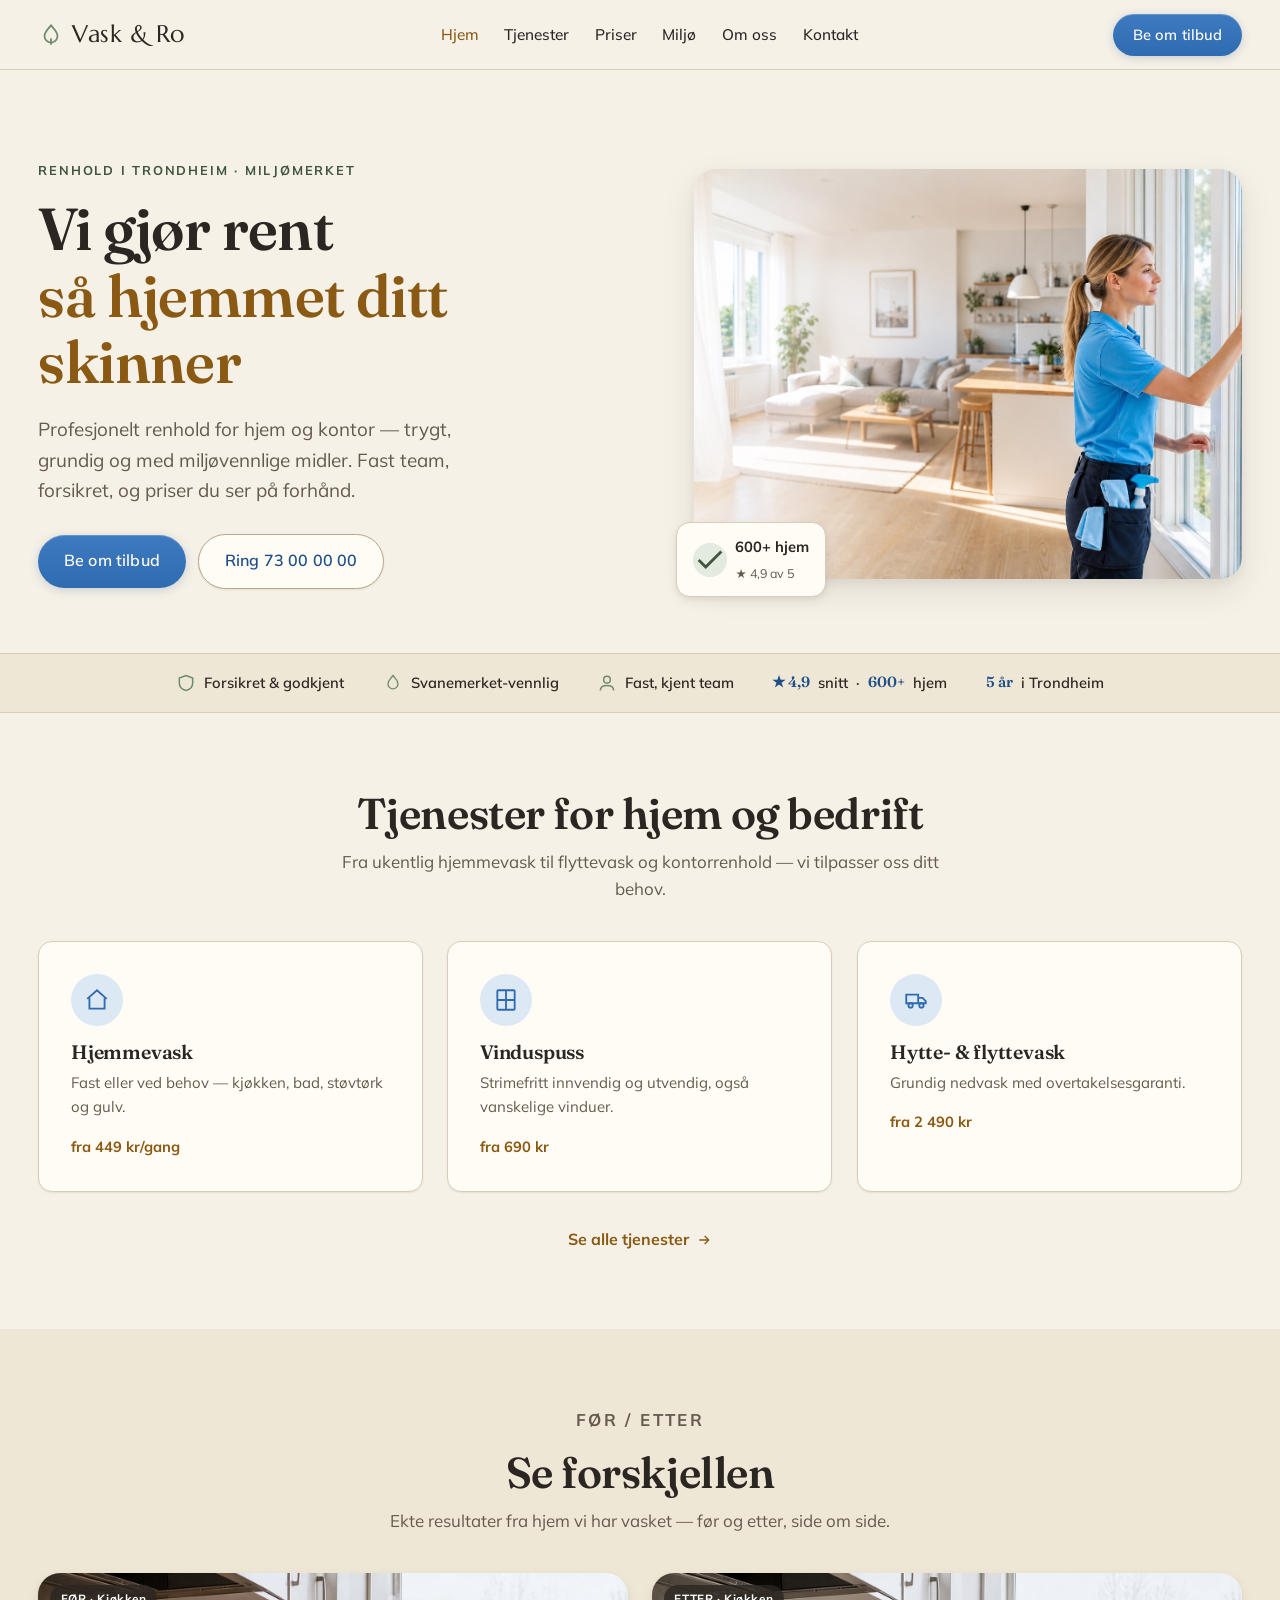
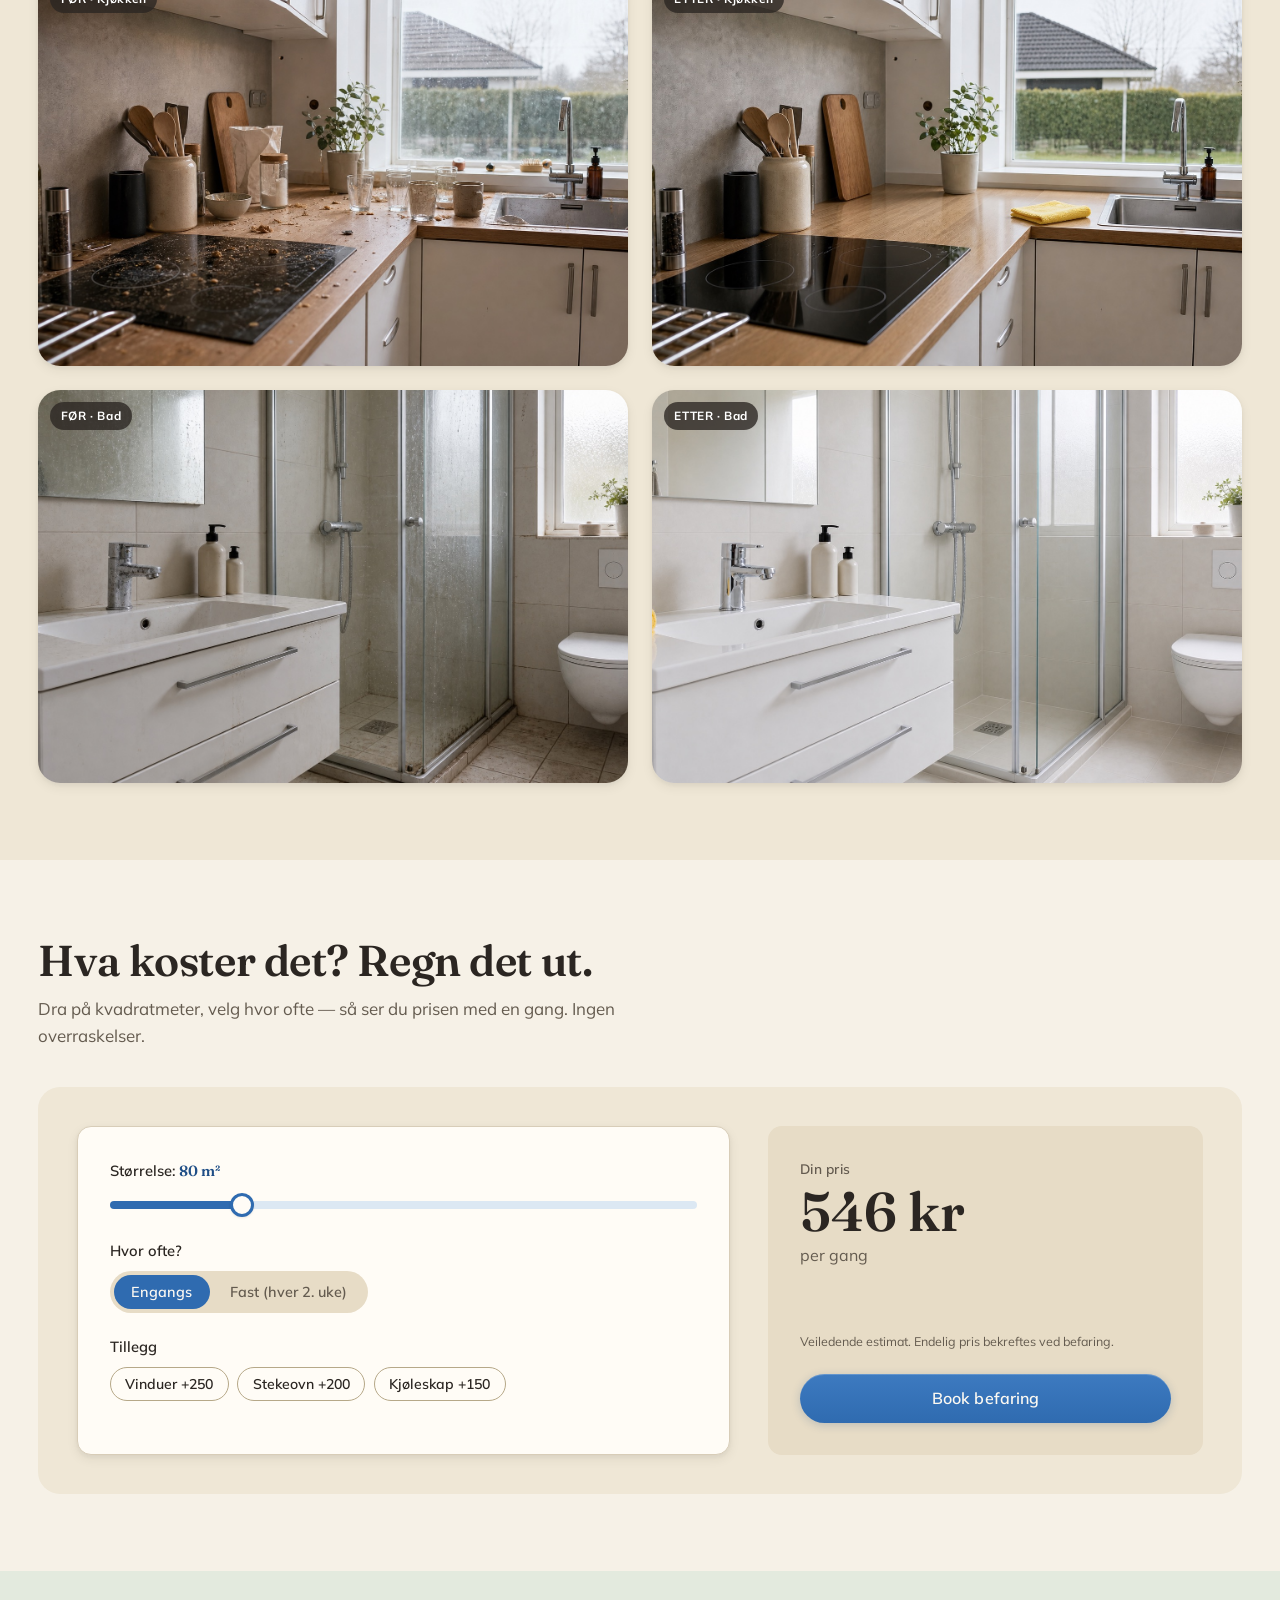
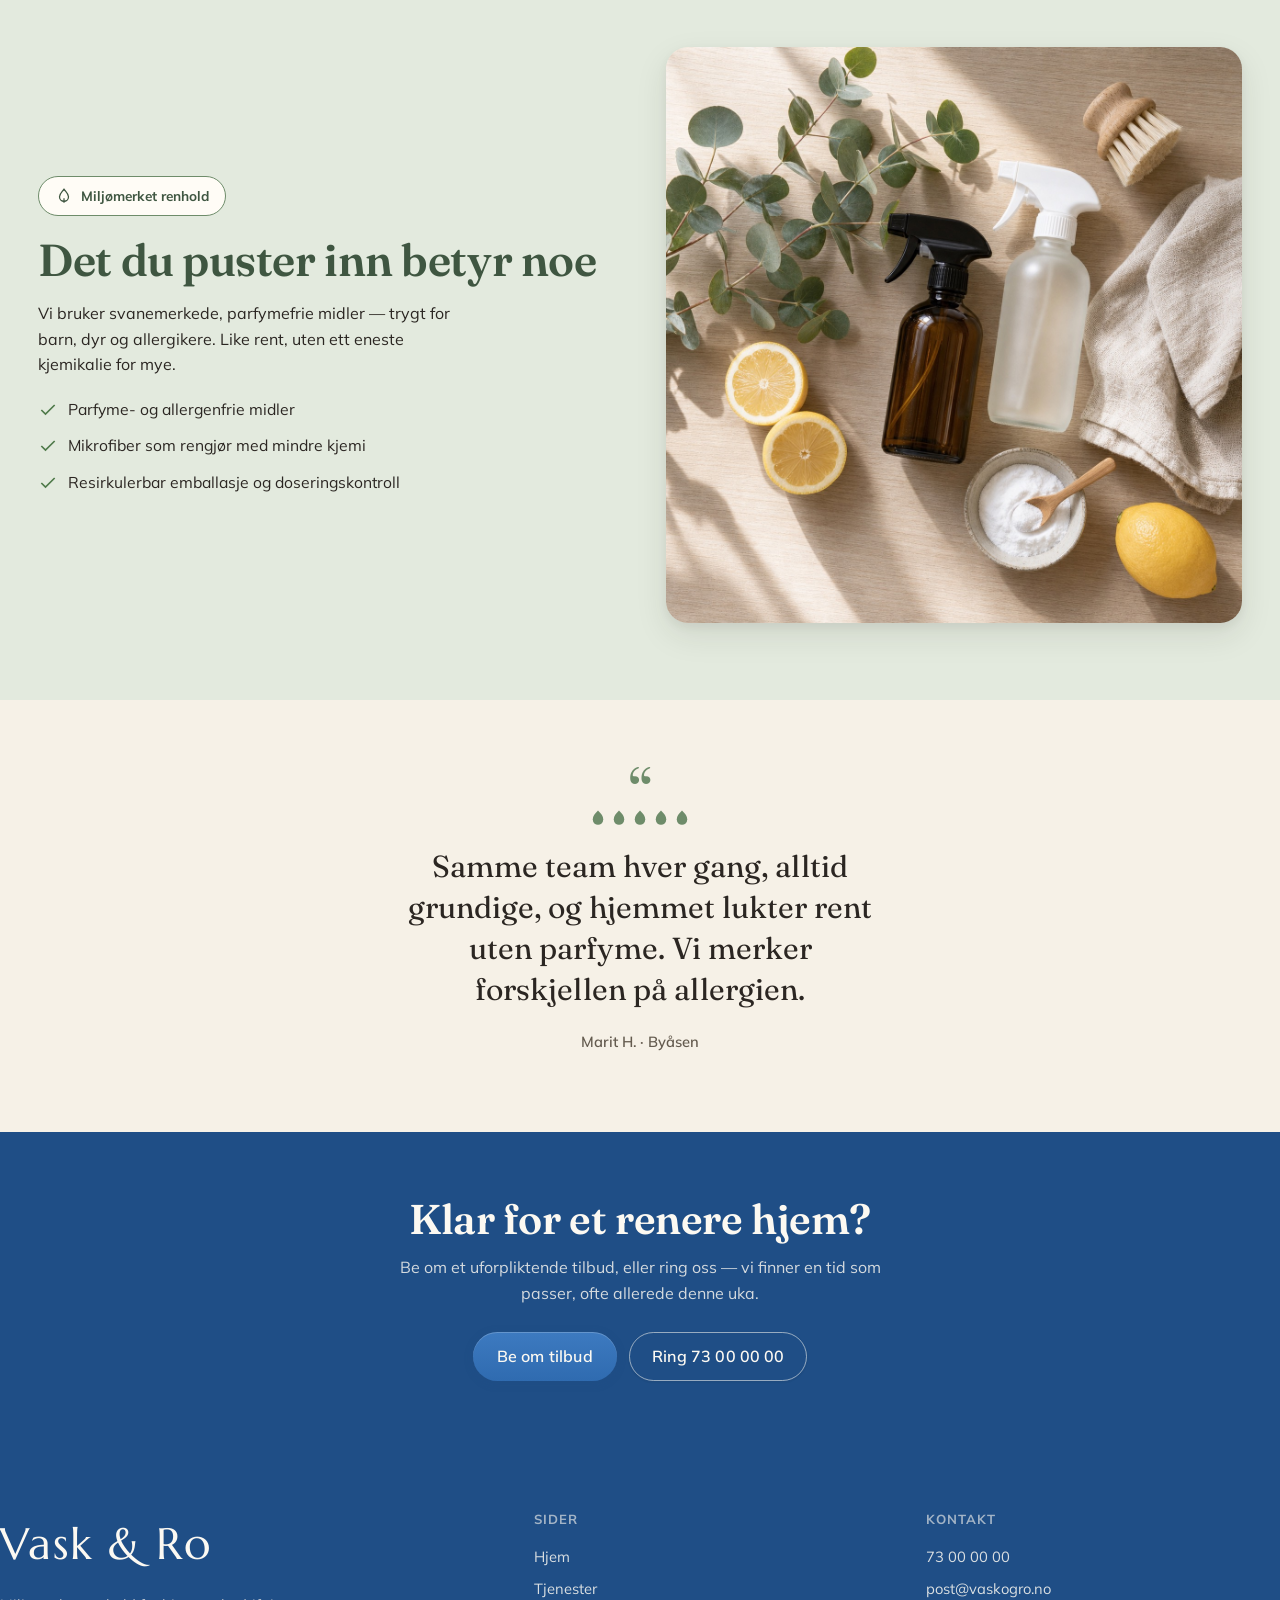
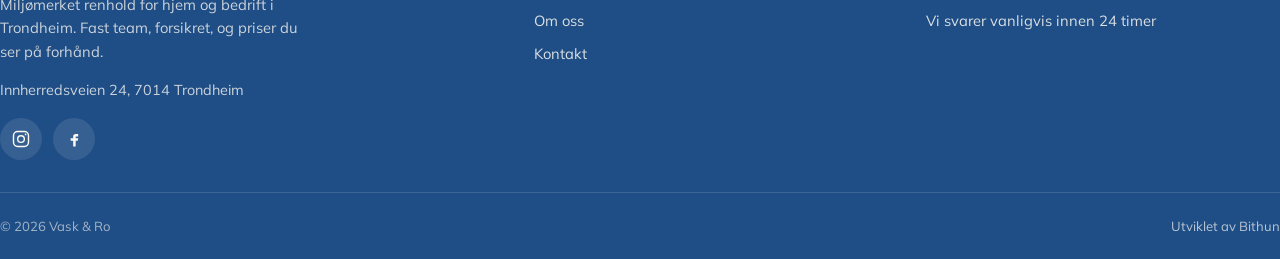
==== demo-renhold-classic/index.html @ 0a0878b4 "feat(classic): Vask & Ro classic tier — NO-only static eco-cleaning marketing site" ====
<!DOCTYPE html>
<html lang="nb">
<head>
  <meta charset="UTF-8">
  <meta name="viewport" content="width=device-width, initial-scale=1">
  <meta name="robots" content="noindex, nofollow">
  <title>Vask &amp; Ro — Miljømerket renhold i Trondheim</title>
  <meta name="description" content="Profesjonelt, miljømerket renhold for hjem og kontor i Trondheim. Fast team, forsikret, og priser du ser på forhånd. Be om tilbud i dag.">

  <meta property="og:type" content="website">
  <meta property="og:title" content="Vask &amp; Ro — Miljømerket renhold i Trondheim">
  <meta property="og:description" content="Profesjonelt, miljømerket renhold for hjem og kontor i Trondheim. Fast team, forsikret, og priser du ser på forhånd.">
  <meta property="og:url" content="https://demo-renhold-classic.ibithun.com/">
  <meta property="og:image" content="https://demo-renhold-classic.ibithun.com/assets/images/og-home.jpg">
  <meta property="og:image:width" content="1672">
  <meta property="og:image:height" content="941">
  <meta property="og:image:alt" content="Lyst, nyvasket hjem hos Vask &amp; Ro i Trondheim">
  <meta name="twitter:card" content="summary_large_image">
  <meta name="twitter:image" content="https://demo-renhold-classic.ibithun.com/assets/images/og-home.jpg">

  <link rel="icon" type="image/svg+xml" href="favicon.svg">
  <link rel="preconnect" href="https://fonts.googleapis.com">
  <link rel="preconnect" href="https://fonts.gstatic.com" crossorigin>
  <link href="https://fonts.googleapis.com/css2?family=Fraunces:opsz,wght@9..144,400;9..144,500;9..144,600&family=Marcellus&family=Mulish:wght@300;400;500;600;700&display=swap" rel="stylesheet">
  <link rel="stylesheet" href="css/style.css">
</head>
<body>

<a class="skip-link" href="#main">Hopp til innhold</a>

<!-- atmospheric crossfade backdrop (premium) -->
<div class="bg-stage" aria-hidden="true">
  <div class="bg-layer bg-a"></div>
  <div class="bg-layer bg-b"></div>
</div>
<div class="bg-wash" aria-hidden="true"></div>

<nav class="nav" aria-label="Hovednavigasjon">
  <div class="nav-inner">
    <a class="nav-logo" href="index.html" aria-label="Vask og Ro — hjem">
      <svg viewBox="0 0 24 24" fill="none" stroke="currentColor" stroke-width="1.6" aria-hidden="true"><path d="M12 3C9 7 6 9 6 13a6 6 0 0 0 12 0c0-4-3-6-6-10Z"/><path d="M12 21v-6"/></svg>
      Vask &amp; Ro
    </a>
    <ul class="nav-links">
      <li><a href="index.html" data-i18n="nav.home">Hjem</a></li>
      <li><a href="tjenester.html" data-i18n="nav.services">Tjenester</a></li>
      <li><a href="index.html#priser" data-i18n="nav.prices">Priser</a></li>
      <li><a href="index.html#eco" data-i18n="nav.eco">Miljø</a></li>
      <li><a href="om-oss.html" data-i18n="nav.about">Om oss</a></li>
      <li><a href="kontakt.html" data-i18n="nav.contact">Kontakt</a></li>
    </ul>
    <div class="nav-right">
      <!-- EN toggle disabled — Norwegian-only baseline. Uncomment for the bilingual upsell.
      <button class="lang-toggle desktop-lang" data-lang="no" aria-label="Bytt språk / switch language">
        <span class="lang-pill" aria-hidden="true"></span>
        <span class="lang-opt" data-l="no">NO</span>
        <span class="lang-opt" data-l="en">EN</span>
      </button>
      -->
      <a class="btn btn-primary nav-cta" href="kontakt.html" data-i18n="nav.cta">Be om tilbud</a>
      <button class="hamburger" id="hamburger" aria-label="Åpne meny" aria-expanded="false"><span></span><span></span><span></span></button>
    </div>
  </div>
</nav>

<div class="mobile-menu" id="mobile-menu" role="dialog" aria-label="Meny">
  <a href="index.html" data-i18n="nav.home">Hjem</a>
  <a href="tjenester.html" data-i18n="nav.services">Tjenester</a>
  <a href="index.html#priser" data-i18n="nav.prices">Priser</a>
  <a href="index.html#eco" data-i18n="nav.eco">Miljø</a>
  <a href="om-oss.html" data-i18n="nav.about">Om oss</a>
  <a href="kontakt.html" data-i18n="nav.contact">Kontakt</a>
  <!-- EN toggle disabled — Norwegian-only baseline.
  <button class="lang-toggle" data-lang="no" aria-label="Bytt språk"><span class="lang-pill" aria-hidden="true"></span><span class="lang-opt" data-l="no">NO</span><span class="lang-opt" data-l="en">EN</span></button>
  -->
  <a class="btn btn-primary nav-cta" href="kontakt.html" data-i18n="nav.cta">Be om tilbud</a>
</div>

<main id="main">

  <!-- hero -->
  <section class="hero" data-bg="assets/images/hero.jpg">
    <div class="container hero-grid">
      <div>
        <p class="eyebrow" data-i18n="hero.eyebrow">Renhold i Trondheim · Miljømerket</p>
        <h1><span class="pre" data-i18n="hero.pre">Vi gjør rent</span><br><span class="rot" id="rot">så hjemmet ditt skinner</span></h1>
        <p class="lead" data-i18n="hero.lead">Profesjonelt renhold for hjem og kontor — trygt, grundig og med miljøvennlige midler. Fast team, forsikret, og priser du ser på forhånd.</p>
        <div class="hero-cta">
          <a class="btn btn-primary" href="kontakt.html" data-i18n="hero.cta1">Be om tilbud</a>
          <a class="btn btn-ghost" href="tel:+4773000000" data-i18n="hero.cta2">Ring 73 00 00 00</a>
        </div>
      </div>
      <div class="hero-media">
        <img src="assets/images/hero.jpg" data-i18n="hero.img.alt" alt="Renholder vasker vindu i et lyst, nyvasket hjem">
        <div class="hero-badge">
          <span class="dot"><svg viewBox="0 0 24 24" fill="none" stroke="currentColor" stroke-width="2" aria-hidden="true"><path d="M20 6 9 17l-5-5"/></svg></span>
          <div><b data-i18n="hero.badge.count">600+ hjem</b><br><span data-i18n="hero.badge.rating">★ 4,9 av 5</span></div>
        </div>
      </div>
    </div>
  </section>

  <!-- trust strip -->
  <section class="trust">
    <div class="container trust-inner">
      <span class="trust-item"><svg viewBox="0 0 24 24" fill="none" stroke="currentColor" stroke-width="1.8" aria-hidden="true"><path d="M12 3l8 3v6c0 5-3.5 8-8 9-4.5-1-8-4-8-9V6z"/></svg><span data-i18n="trust.insured">Forsikret &amp; godkjent</span></span>
      <span class="trust-item"><svg viewBox="0 0 24 24" fill="none" stroke="currentColor" stroke-width="1.6" aria-hidden="true"><path d="M12 3C9 7 6 9 6 13a6 6 0 0 0 12 0c0-4-3-6-6-10Z"/></svg><span data-i18n="trust.eco">Svanemerket-vennlig</span></span>
      <span class="trust-item"><svg viewBox="0 0 24 24" fill="none" stroke="currentColor" stroke-width="1.8" aria-hidden="true"><circle cx="12" cy="8" r="4"/><path d="M4 21c0-4 3.5-6 8-6s8 2 8 6"/></svg><span data-i18n="trust.team">Fast, kjent team</span></span>
      <span class="trust-item"><span class="num">★ 4,9</span> <span data-i18n="trust.rating">snitt</span> · <span class="num">600+</span> <span data-i18n="trust.homes">hjem</span></span>
      <span class="trust-item"><span class="num">5 år</span> <span data-i18n="trust.years">i Trondheim</span></span>
    </div>
  </section>

  <!-- services preview -->
  <section class="sec" id="tjenester" data-bg="assets/images/eco-products-flatlay.jpg">
    <div class="container">
      <div class="sec-head center" data-reveal>
        <h2 data-i18n="home.svc.head">Tjenester for hjem og bedrift</h2>
        <p data-i18n="home.svc.sub">Fra ukentlig hjemmevask til flyttevask og kontorrenhold — vi tilpasser oss ditt behov.</p>
      </div>
      <div class="cards">
        <article class="card" data-reveal>
          <div class="ico"><svg viewBox="0 0 24 24" fill="none" stroke="currentColor" stroke-width="1.7" aria-hidden="true"><path d="M3 11l9-8 9 8"/><path d="M5 10v10h14V10"/></svg></div>
          <h3 data-i18n="svc.home.title">Hjemmevask</h3>
          <p data-i18n="svc.home.desc">Fast eller ved behov — kjøkken, bad, støvtørk og gulv.</p>
          <span class="from" data-i18n="svc.home.from">fra 449 kr/gang</span>
        </article>
        <article class="card" data-reveal>
          <div class="ico"><svg viewBox="0 0 24 24" fill="none" stroke="currentColor" stroke-width="1.7" aria-hidden="true"><rect x="4" y="3" width="16" height="18" rx="1"/><path d="M4 12h16M12 3v18"/></svg></div>
          <h3 data-i18n="svc.window.title">Vinduspuss</h3>
          <p data-i18n="svc.window.desc">Strimefritt innvendig og utvendig, også vanskelige vinduer.</p>
          <span class="from" data-i18n="svc.window.from">fra 690 kr</span>
        </article>
        <article class="card" data-reveal>
          <div class="ico"><svg viewBox="0 0 24 24" fill="none" stroke="currentColor" stroke-width="1.7" aria-hidden="true"><path d="M3 7h11v8H3zM14 10h4l3 3v2h-7"/><circle cx="7" cy="17" r="2"/><circle cx="17" cy="17" r="2"/></svg></div>
          <h3 data-i18n="svc.move.title">Hytte- &amp; flyttevask</h3>
          <p data-i18n="svc.move.desc">Grundig nedvask med overtakelsesgaranti.</p>
          <span class="from" data-i18n="svc.move.from">fra 2 490 kr</span>
        </article>
      </div>
      <div class="sec-foot" data-reveal>
        <a class="link-arrow" href="tjenester.html"><span data-i18n="home.svc.all">Se alle tjenester</span><svg viewBox="0 0 24 24" fill="none" stroke="currentColor" stroke-width="2" aria-hidden="true"><path d="M5 12h14M13 6l6 6-6 6"/></svg></a>
      </div>
    </div>
  </section>

  <!-- before / after -->
  <section class="sec sec-alt" data-bg="assets/images/before-after-kitchen-after.jpg">
    <div class="container">
      <div class="sec-head center" data-reveal>
        <p class="eyebrow" data-i18n="ba.eyebrow">Før / Etter</p>
        <h2 data-i18n="ba.head">Se forskjellen</h2>
        <p data-i18n="ba.sub.classic">Ekte resultater fra hjem vi har vasket — før og etter, side om side.</p>
      </div>
      <div class="ba-static">
        <figure data-reveal><img src="assets/images/before-after-kitchen-before.jpg" alt="Kjøkken før vask"><figcaption>FØR · Kjøkken</figcaption></figure>
        <figure data-reveal><img src="assets/images/before-after-kitchen-after.jpg" alt="Kjøkken etter vask"><figcaption>ETTER · Kjøkken</figcaption></figure>
        <figure data-reveal><img src="assets/images/before-after-bathroom-before.jpg" alt="Bad før vask"><figcaption>FØR · Bad</figcaption></figure>
        <figure data-reveal><img src="assets/images/before-after-bathroom-after.jpg" alt="Bad etter vask"><figcaption>ETTER · Bad</figcaption></figure>
      </div>
    </div>
  </section>

  <!-- calculator -->
  <section class="sec" id="priser" data-bg="assets/images/team.jpg">
    <div class="container">
      <div class="sec-head" data-reveal>
        <h2 data-i18n="calc.head">Hva koster det? Regn det ut.</h2>
        <p data-i18n="calc.sub">Dra på kvadratmeter, velg hvor ofte — så ser du prisen med en gang. Ingen overraskelser.</p>
      </div>
      <div class="calc-wrap" data-reveal>
        <div class="calc">
          <div class="calc-panel">
            <div class="field">
              <label><span data-i18n="calc.size">Størrelse:</span> <span class="val"><span id="kvmv">80</span> m²</span></label>
              <input type="range" id="kvm" min="20" max="300" value="80" step="5" aria-label="Størrelse i kvadratmeter">
            </div>
            <div class="field">
              <label data-i18n="calc.freq">Hvor ofte?</label>
              <div class="toggle" id="freq" role="group" aria-label="Frekvens">
                <button type="button" data-f="once" class="on" data-i18n="calc.freq.once">Engangs</button>
                <button type="button" data-f="rec" data-i18n="calc.freq.rec">Fast (hver 2. uke)</button>
              </div>
            </div>
            <div class="field" style="margin-bottom:0">
              <label data-i18n="calc.addons">Tillegg</label>
              <div class="chips" id="addons">
                <button type="button" class="chip" data-add="250" aria-pressed="false" data-i18n="calc.addon.window">Vinduer +250</button>
                <button type="button" class="chip" data-add="200" aria-pressed="false" data-i18n="calc.addon.oven">Stekeovn +200</button>
                <button type="button" class="chip" data-add="150" aria-pressed="false" data-i18n="calc.addon.fridge">Kjøleskap +150</button>
              </div>
            </div>
          </div>
          <div class="calc-out">
            <span class="lbl" data-i18n="calc.price.label">Din pris</span>
            <span class="total"><span id="total">546</span> kr</span>
            <span class="unit" id="unit">per gang</span>
            <span class="rabatt" id="rabatt" data-i18n="calc.rabatt">−20 % fast-rabatt</span>
            <span class="fineprint" data-i18n="calc.fineprint">Veiledende estimat. Endelig pris bekreftes ved befaring.</span>
            <a class="btn btn-primary calc-cta" href="kontakt.html#depositum" data-i18n="calc.cta">Book befaring</a>
          </div>
        </div>
      </div>
    </div>
  </section>

  <!-- eco band -->
  <section class="sec eco" id="eco" data-bg="assets/images/cleaner-portrait.jpg">
    <div class="container eco-grid">
      <div data-reveal>
        <span class="eco-badge"><svg viewBox="0 0 24 24" fill="none" stroke="currentColor" stroke-width="1.7" aria-hidden="true"><path d="M12 3C9 7 6 9 6 13a6 6 0 0 0 12 0c0-4-3-6-6-10Z"/><path d="M12 21v-6"/></svg><span data-i18n="eco.badge">Miljømerket renhold</span></span>
        <h2 data-i18n="eco.head">Det du puster inn betyr noe</h2>
        <p data-i18n="eco.body">Vi bruker svanemerkede, parfymefrie midler — trygt for barn, dyr og allergikere. Like rent, uten ett eneste kjemikalie for mye.</p>
        <ul class="eco-list">
          <li><svg viewBox="0 0 24 24" fill="none" stroke="currentColor" stroke-width="2" aria-hidden="true"><path d="M20 6 9 17l-5-5"/></svg><span data-i18n="eco.li1">Parfyme- og allergenfrie midler</span></li>
          <li><svg viewBox="0 0 24 24" fill="none" stroke="currentColor" stroke-width="2" aria-hidden="true"><path d="M20 6 9 17l-5-5"/></svg><span data-i18n="eco.li2">Mikrofiber som rengjør med mindre kjemi</span></li>
          <li><svg viewBox="0 0 24 24" fill="none" stroke="currentColor" stroke-width="2" aria-hidden="true"><path d="M20 6 9 17l-5-5"/></svg><span data-i18n="eco.li3">Resirkulerbar emballasje og doseringskontroll</span></li>
        </ul>
      </div>
      <div class="eco-img" data-reveal><img src="assets/images/eco-products-flatlay.jpg" data-i18n="eco.img.alt" alt="Miljøvennlige rengjøringsprodukter med eukalyptus og sitron"></div>
    </div>
  </section>

  <!-- testimonial -->
  <section class="sec" data-bg="assets/images/team.jpg">
    <div class="container">
      <div class="quote" data-reveal>
        <div class="mark" aria-hidden="true">&ldquo;</div>
        <div class="leaves" aria-label="5 av 5">
          <svg viewBox="0 0 24 24" fill="currentColor" aria-hidden="true"><path d="M12 2C8 6 5 9 5 14a7 7 0 0 0 14 0c0-5-3-8-7-12Z"/></svg>
          <svg viewBox="0 0 24 24" fill="currentColor" aria-hidden="true"><path d="M12 2C8 6 5 9 5 14a7 7 0 0 0 14 0c0-5-3-8-7-12Z"/></svg>
          <svg viewBox="0 0 24 24" fill="currentColor" aria-hidden="true"><path d="M12 2C8 6 5 9 5 14a7 7 0 0 0 14 0c0-5-3-8-7-12Z"/></svg>
          <svg viewBox="0 0 24 24" fill="currentColor" aria-hidden="true"><path d="M12 2C8 6 5 9 5 14a7 7 0 0 0 14 0c0-5-3-8-7-12Z"/></svg>
          <svg viewBox="0 0 24 24" fill="currentColor" aria-hidden="true"><path d="M12 2C8 6 5 9 5 14a7 7 0 0 0 14 0c0-5-3-8-7-12Z"/></svg>
        </div>
        <blockquote data-i18n="testi.quote">Samme team hver gang, alltid grundige, og hjemmet lukter rent uten parfyme. Vi merker forskjellen på allergien.</blockquote>
        <cite data-i18n="testi.cite">Marit H. · Byåsen</cite>
      </div>
    </div>
  </section>

  <!-- CTA band -->
  <section class="cta-band">
    <div class="container inner" data-reveal>
      <h2 data-i18n="cta.head">Klar for et renere hjem?</h2>
      <p data-i18n="cta.body">Be om et uforpliktende tilbud, eller ring oss — vi finner en tid som passer, ofte allerede denne uka.</p>
      <div class="cta-row">
        <a class="btn btn-primary" href="kontakt.html" data-i18n="cta.btn1">Be om tilbud</a>
        <a class="btn btn-ghost" href="tel:+4773000000" data-i18n="cta.btn2">Ring 73 00 00 00</a>
      </div>
    </div>
  </section>

</main>

<footer class="footer">
  <div class="container footer-top">
    <div class="footer-brand">
      <div class="wm">Vask &amp; Ro</div>
      <p data-i18n="footer.tagline">Miljømerket renhold for hjem og bedrift i Trondheim. Fast team, forsikret, og priser du ser på forhånd.</p>
      <address data-i18n="footer.address">Innherredsveien 24, 7014 Trondheim</address>
      <div class="social">
        <a href="#" aria-label="Instagram"><svg viewBox="0 0 24 24" fill="none" stroke="currentColor" stroke-width="1.7" aria-hidden="true"><rect x="3" y="3" width="18" height="18" rx="5"/><circle cx="12" cy="12" r="4"/><circle cx="17.5" cy="6.5" r="1" fill="currentColor" stroke="none"/></svg></a>
        <a href="#" aria-label="Facebook"><svg viewBox="0 0 24 24" fill="currentColor" aria-hidden="true"><path d="M14 9h3V6h-3c-2 0-3 1.3-3 3.2V11H8v3h3v7h3v-7h2.5l.5-3H14V9.4c0-.3.2-.4.5-.4Z"/></svg></a>
      </div>
    </div>
    <nav class="footer-col" aria-label="Sider">
      <h4 data-i18n="footer.links.head">Sider</h4>
      <a href="index.html" data-i18n="nav.home">Hjem</a>
      <a href="tjenester.html" data-i18n="nav.services">Tjenester</a>
      <a href="om-oss.html" data-i18n="nav.about">Om oss</a>
      <a href="kontakt.html" data-i18n="nav.contact">Kontakt</a>
    </nav>
    <div class="footer-col">
      <h4 data-i18n="footer.contact.head">Kontakt</h4>
      <a href="tel:+4773000000">73 00 00 00</a>
      <a href="mailto:post@vaskogro.no">post@vaskogro.no</a>
      <p data-i18n="footer.response">Vi svarer vanligvis innen 24 timer</p>
    </div>
  </div>
  <div class="container footer-bottom">
    <span data-i18n="footer.copyright">© 2026 Vask &amp; Ro</span>
    <a href="#" data-i18n="footer.dev">Utviklet av Bithun</a>
    <!-- Visitor badge — premium-only feature. Uncomment to re-enable on a paid upsell.
    <img src="https://visitor-badge.laobi.icu/badge?page_id=demo-renhold-classic.ibithun.com&left_color=%23333333&right_color=%23C98A2B&left_text=Views" alt="Sidevisninger">
    -->
  </div>
</footer>

<script src="js/main.js"></script>
<script>window.va = window.va || function () { (window.vaq = window.vaq || []).push(arguments); };</script>
<script defer src="/_vercel/insights/script.js"></script>
</body>
</html>
---- demo-renhold-classic/css/style.css ----
/* ============================================================
   VASK & RO — Warm Scandinavian Eco-Editorial — CLASSIC
   Vanilla CSS, custom properties, no framework.
   Identical structure/colour/wordmark to premium AT REST;
   the static-override tail at the bottom strips every
   motion/hover/transition delta (tier asymmetry = motion only,
   root rule #31).
   ============================================================ */

:root {
  /* — Canvas / surfaces — */
  --color-bg:           #F6F1E7;
  --color-bg-alt:       #EFE7D6;
  --color-surface:      #FFFCF6;
  --color-surface-sunk: #E7DCC6;

  /* — Primary: cornflower azure (the uniform) — */
  --color-primary:      #2F6BB0;
  --color-primary-deep: #1F4E86;
  --color-primary-tint: #DCE8F3;

  /* — Accent: sun-ochre, split decorative vs AA-safe-text — */
  --color-accent:       #C98A2B; /* LARGE/DECORATIVE only */
  --color-accent-ink:   #8A5A14; /* AA-safe small accent text */
  --color-accent-soft:  #F2D9A7;

  /* — Secondary: sage / eucalyptus (the eco soul) — */
  --color-secondary:      #6E8C6A;
  --color-secondary-deep: #3F5641;
  --color-secondary-tint: #E3EADE;

  /* — Text — */
  --color-text:       #2B2622;
  --color-text-muted: #645B4F;

  /* — Lines / states — */
  --color-border:        #D8CDB8;
  --color-border-strong: #B6A888;
  --color-success:       #4F7A4A;
  --color-error:         #A8412E;

  /* — On-fill — */
  --color-on-primary: #FCF9F2;
  --color-on-accent:  #2B2622;

  /* — Fonts — */
  --font-display:  'Fraunces', Georgia, serif;
  --font-body:     'Mulish', system-ui, sans-serif;
  --font-wordmark: 'Marcellus', 'Fraunces', serif;

  /* — Spacing (4px base) — */
  --space-2: 8px;  --space-3: 12px; --space-4: 16px; --space-5: 24px;
  --space-6: 32px; --space-8: 48px; --space-10: 64px; --space-12: 96px;

  /* — Radius — */
  --radius-xs: 4px; --radius-sm: 8px; --radius-md: 14px;
  --radius-lg: 22px; --radius-pill: 999px;

  /* — Elevation (warm espresso-tinted) — */
  --elev-1: 0 1px 2px rgba(43,38,34,.05), 0 1px 3px rgba(43,38,34,.04);
  --elev-2: 0 4px 12px rgba(43,38,34,.07), 0 2px 4px rgba(43,38,34,.05);
  --elev-3: 0 12px 32px rgba(43,38,34,.10), 0 4px 10px rgba(43,38,34,.06);

  --ring: 0 0 0 3px var(--color-primary);
  --frame-max: 1280px;
  --transition: 0.22s ease-out;
}

/* ---------- reset / base ---------- */
* { box-sizing: border-box; margin: 0; padding: 0; }
html { scroll-behavior: smooth; }
body {
  font-family: var(--font-body);
  color: var(--color-text);
  background: var(--color-bg);
  line-height: 1.6;
  font-size: 16px;
  -webkit-font-smoothing: antialiased;
  overflow-x: hidden;
}
h1, h2, h3 { font-family: var(--font-display); font-weight: 600; line-height: 1.12; letter-spacing: -.01em; }
a { color: inherit; text-decoration: none; }
img { max-width: 100%; display: block; }
ul { list-style: none; }
button { font-family: var(--font-body); cursor: pointer; }
.container { max-width: var(--frame-max); margin: 0 auto; padding: 0 clamp(1.25rem, 3vw, 2.5rem); }
section { position: relative; z-index: 1; }
.muted { color: var(--color-text-muted); }
:focus-visible { outline: none; box-shadow: var(--ring); border-radius: 6px; }
.skip-link { position: absolute; left: -999px; top: 0; background: var(--color-primary); color: var(--color-on-primary); padding: .6rem 1rem; border-radius: 0 0 var(--radius-sm) 0; z-index: 300; }
.skip-link:focus { left: 0; }

/* page fade-in (premium) */
main.page-fade { animation: pageFade .6s ease-out; }
@keyframes pageFade { from { opacity: 0; transform: translateY(8px); } to { opacity: 1; transform: none; } }

/* ---------- atmospheric crossfade backdrop (PREMIUM) ---------- */
.bg-stage { position: fixed; inset: 0; z-index: -2; background: var(--color-bg); }
.bg-layer { position: absolute; inset: 0; background-size: cover; background-position: center; opacity: 0; transition: opacity 1.5s cubic-bezier(.22,1,.36,1); will-change: opacity; }
.bg-layer.is-active { opacity: 1; }
.bg-wash {
  position: fixed; inset: 0; z-index: -1; pointer-events: none;
  background: radial-gradient(ellipse at 50% 42%,
    rgba(246,241,231,0.74) 0%,
    rgba(246,241,231,0.68) 45%,
    rgba(246,241,231,0.55) 100%);
}

/* ---------- nav ---------- */
.nav { position: -webkit-sticky; position: sticky; top: 0; z-index: 100; backdrop-filter: blur(8px); -webkit-backdrop-filter: blur(8px); background: rgba(246,241,231,.82); border-bottom: 1px solid var(--color-border); transition: box-shadow .25s ease; }
.nav.scrolled { box-shadow: var(--elev-2); }
.nav-inner { max-width: var(--frame-max); margin: 0 auto; display: flex; align-items: center; justify-content: space-between; gap: clamp(.4rem,.6vw,.75rem); padding: .85rem clamp(1.25rem,3vw,2.5rem); }
.nav-logo { display: flex; align-items: center; gap: .5rem; font-family: var(--font-wordmark); font-size: 1.5rem; color: var(--color-text); white-space: nowrap; letter-spacing: .02em; }
.nav-logo svg { width: 26px; height: 26px; color: var(--color-secondary); transition: transform .6s cubic-bezier(.34,1.56,.64,1); }
.nav-logo:hover svg { transform: rotate(360deg); }
.nav-links { display: flex; gap: clamp(1rem,2vw,1.8rem); }
.nav-links a { font-weight: 500; font-size: .96rem; color: var(--color-text); transition: color .2s; }
.nav-links a:hover, .nav-links a.active { color: var(--color-accent-ink); }
.nav-right { display: flex; align-items: center; gap: 1rem; }

/* animated NO/EN language toggle */
.lang-toggle { position: relative; display: inline-flex; align-items: center; background: var(--color-surface-sunk); border: 1px solid var(--color-border); border-radius: var(--radius-pill); padding: 3px; cursor: pointer; }
.lang-toggle .lang-pill { position: absolute; top: 3px; left: 3px; width: calc(50% - 3px); height: calc(100% - 6px); background: var(--color-primary); border-radius: var(--radius-pill); box-shadow: var(--elev-1); transition: transform .34s cubic-bezier(.34,1.45,.5,1); }
.lang-toggle[data-lang=en] .lang-pill { transform: translateX(100%); }
.lang-opt { position: relative; z-index: 1; font-size: .76rem; font-weight: 700; letter-spacing: .05em; padding: .32rem .72rem; min-width: 34px; text-align: center; color: var(--color-text-muted); transition: color .25s; }
.lang-toggle[data-lang=no] .lang-opt[data-l=no],
.lang-toggle[data-lang=en] .lang-opt[data-l=en] { color: var(--color-on-primary); }

/* hamburger */
.hamburger { display: none; flex-direction: column; gap: 5px; width: 42px; height: 42px; justify-content: center; align-items: center; background: transparent; border: 0; padding: 6px; }
.hamburger span { display: block; width: 22px; height: 2px; background: var(--color-text); border-radius: 2px; transition: all .3s ease; transform-origin: center; }
.hamburger.open span:nth-child(1) { transform: translateY(7px) rotate(45deg); }
.hamburger.open span:nth-child(2) { opacity: 0; transform: scaleX(0); }
.hamburger.open span:nth-child(3) { transform: translateY(-7px) rotate(-45deg); }

/* mobile menu (premium = liquid-glass card) */
.mobile-menu { display: none; }
@media (max-width: 768px) {
  .nav-links, .lang-toggle.desktop-lang { display: none; }
  .hamburger { display: flex; }
  .mobile-menu {
    display: flex; position: fixed; inset: 76px .9rem auto auto;
    width: 250px; max-width: calc(100vw - 1.8rem); flex-direction: column;
    background: rgba(251,247,238,.55);
    -webkit-backdrop-filter: blur(28px) saturate(180%); backdrop-filter: blur(28px) saturate(180%);
    border: 1px solid rgba(255,255,255,.5); border-radius: var(--radius-lg);
    box-shadow: 0 16px 40px rgba(43,38,34,.18), inset 0 1px 0 rgba(255,255,255,.55);
    padding: .5rem 0 .7rem; z-index: 120; overflow: hidden;
    transform: translateY(-8px) scale(.97); transform-origin: top right;
    opacity: 0; pointer-events: none;
    transition: transform .32s cubic-bezier(.32,.72,.16,1), opacity .22s ease;
  }
  .mobile-menu.open { transform: none; opacity: 1; pointer-events: all; }
  .mobile-menu a { font-size: 1rem; font-weight: 500; color: var(--color-text); padding: .8rem 1.3rem; border-bottom: 1px solid rgba(184,168,136,.2); transition: background .18s, color .18s; }
  .mobile-menu a:last-of-type { border-bottom: none; }
  .mobile-menu a:hover, .mobile-menu a.active { background: rgba(255,255,255,.5); color: var(--color-accent-ink); }
  .mobile-menu .lang-toggle { margin: .6rem 1.3rem .2rem; align-self: flex-start; }
  .mobile-menu .nav-cta { margin: .6rem 1.3rem 0; text-align: center; }
}

/* ---------- buttons ---------- */
.btn { font-family: var(--font-body); font-weight: 600; border: 0; border-radius: var(--radius-pill); letter-spacing: .01em; display: inline-flex; align-items: center; gap: .5rem; justify-content: center;
  transition: background .22s ease-out, transform .2s ease-out, box-shadow .25s ease-out, border-color .2s, color .2s; }
.btn-primary { color: var(--color-on-primary); padding: .74rem 1.5rem;
  background: linear-gradient(180deg, #3D7AC0, var(--color-primary));
  box-shadow: 0 2px 10px rgba(31,78,134,.22), inset 0 1px 0 rgba(255,255,255,.2); }
.btn-primary:hover { background: linear-gradient(180deg, var(--color-primary), var(--color-primary-deep)); transform: translateY(-2px); box-shadow: 0 9px 24px rgba(31,78,134,.32), inset 0 1px 0 rgba(255,255,255,.22); }
.btn-primary:active { transform: translateY(0); }
.btn-ghost { background: var(--color-surface); color: var(--color-primary-deep); border: 1.5px solid var(--color-border-strong); padding: .68rem 1.35rem; box-shadow: var(--elev-1); }
.btn-ghost:hover { border-color: var(--color-primary); color: var(--color-primary); transform: translateY(-2px); box-shadow: var(--elev-2); }
.nav-cta { padding: .58rem 1.2rem; font-size: .92rem; }

/* ---------- hero ---------- */
.hero { padding: clamp(3rem,7vw,6rem) 0 clamp(2.5rem,5vw,4rem); }
.hero-grid { display: grid; grid-template-columns: 1.05fr .95fr; gap: clamp(2rem,4vw,4rem); align-items: center; }
.eyebrow { font-weight: 700; font-size: .8rem; letter-spacing: .14em; text-transform: uppercase; color: var(--color-secondary-deep); margin-bottom: 1rem; }
.hero h1 { font-size: clamp(2.4rem,5vw,3.7rem); margin-bottom: 1.2rem; }
.hero h1 .rot { color: var(--color-accent-ink); border-right: 2px solid var(--color-accent-ink); padding-right: 2px; animation: caretBlink 1s step-end infinite; }
@keyframes caretBlink { 0%,100% { border-color: var(--color-accent-ink); } 50% { border-color: transparent; } }
.hero .lead { font-size: 1.18rem; max-width: 38ch; color: var(--color-text-muted); margin-bottom: 1.8rem; }
.hero-cta { display: flex; gap: .8rem; flex-wrap: wrap; align-items: center; }
.hero-cta .btn { padding: .85rem 1.6rem; font-size: 1rem; }
.hero-media { position: relative; }
.hero-media img { border-radius: var(--radius-lg); box-shadow: var(--elev-3); aspect-ratio: 4/3; object-fit: cover; object-position: 68% 45%; width: 100%; } /* subject (cleaner) sits right ~78%; favour it in the 4:3 crop — design-doc §11 */
.hero-badge { position: absolute; bottom: -18px; left: -18px; background: var(--color-surface); border: 1px solid var(--color-border); box-shadow: var(--elev-2); border-radius: var(--radius-md); padding: .7rem .95rem; display: flex; gap: .55rem; align-items: center; }
.hero-badge .dot { width: 34px; height: 34px; border-radius: var(--radius-pill); background: var(--color-secondary-tint); display: grid; place-items: center; color: var(--color-secondary-deep); }
.hero-badge b { font-size: .92rem; }
.hero-badge span { font-size: .78rem; color: var(--color-text-muted); }

/* ---------- trust strip ---------- */
.trust { border-top: 1px solid var(--color-border); border-bottom: 1px solid var(--color-border); background: var(--color-bg-alt); }
.trust-inner { display: flex; flex-wrap: wrap; gap: clamp(1.2rem,3vw,2.6rem); justify-content: center; padding: 1.1rem 0; }
.trust-item { display: flex; align-items: center; gap: .5rem; font-weight: 600; font-size: .92rem; }
.trust-item svg { width: 20px; height: 20px; color: var(--color-secondary); flex: none; }
.trust-item .num { font-family: var(--font-display); color: var(--color-primary-deep); }

/* ---------- generic section ---------- */
.sec { padding: clamp(3rem,6vw,6rem) 0; }
.sec-alt { background: var(--color-bg-alt); }
.sec-head { max-width: 60ch; margin-bottom: 2.4rem; }
.sec-head.center { margin-left: auto; margin-right: auto; text-align: center; }
.sec-head h2 { font-size: clamp(1.9rem,3.5vw,2.7rem); margin-bottom: .6rem; }
.sec-head p { color: var(--color-text-muted); font-size: 1.06rem; }
.sec-foot { margin-top: 2.2rem; text-align: center; }
.link-arrow { font-weight: 700; color: var(--color-accent-ink); display: inline-flex; align-items: center; gap: .4rem; }
.link-arrow svg { width: 16px; height: 16px; transition: transform .2s; }
.link-arrow:hover svg { transform: translateX(4px); }

/* ---------- sub-page header ---------- */
.page-head { padding: clamp(2.6rem,5vw,4.2rem) 0 clamp(1.6rem,3vw,2.4rem); }
.page-head .eyebrow { margin-bottom: .8rem; }
.page-head h1 { font-size: clamp(2.1rem,4.4vw,3.2rem); margin-bottom: .8rem; }
.page-head p { color: var(--color-text-muted); font-size: 1.1rem; max-width: 56ch; }

/* ---------- services cards ---------- */
.cards { display: grid; grid-template-columns: repeat(3, 1fr); gap: var(--space-5); }
.card { background: var(--color-surface); border: 1px solid var(--color-border); border-radius: var(--radius-md); padding: var(--space-6); box-shadow: var(--elev-1); transition: box-shadow .2s, transform .2s; will-change: transform; }
.card .ico { width: 52px; height: 52px; border-radius: var(--radius-pill); background: var(--color-primary-tint); color: var(--color-primary); display: grid; place-items: center; margin-bottom: 1rem; will-change: transform; transition: background .2s, color .2s; }
.card .ico svg { width: 26px; height: 26px; }
.card h3 { font-size: 1.22rem; margin-bottom: .45rem; }
.card p { font-size: .94rem; color: var(--color-text-muted); margin-bottom: .9rem; }
.card .from { font-weight: 700; color: var(--color-accent-ink); font-size: .92rem; }
.card:hover { box-shadow: var(--elev-2); }
.card:hover .ico { color: var(--color-on-primary); background: var(--color-primary); }

/* ---------- services listing (tjenester) ---------- */
.service-list { display: grid; grid-template-columns: 1fr 1fr; gap: var(--space-5); }
.service-row { display: flex; gap: 1.2rem; background: var(--color-surface); border: 1px solid var(--color-border); border-radius: var(--radius-md); padding: var(--space-6); box-shadow: var(--elev-1); transition: box-shadow .2s, transform .2s; will-change: transform; }
.service-row .ico { flex: none; width: 56px; height: 56px; border-radius: var(--radius-pill); background: var(--color-primary-tint); color: var(--color-primary); display: grid; place-items: center; will-change: transform; transition: background .2s, color .2s; }
.service-row .ico svg { width: 28px; height: 28px; }
.service-row h3 { font-size: 1.3rem; margin-bottom: .4rem; }
.service-row p { font-size: .95rem; color: var(--color-text-muted); margin-bottom: .8rem; }
.service-row .svc-meta { display: flex; gap: 1.2rem; flex-wrap: wrap; align-items: center; margin-bottom: 1rem; }
.service-row .from { font-weight: 700; color: var(--color-accent-ink); font-size: .95rem; }
.service-row .dur { font-size: .85rem; color: var(--color-text-muted); }
.service-row ul.svc-incl { display: grid; gap: .4rem; margin-bottom: 1.1rem; }
.service-row ul.svc-incl li { display: flex; gap: .5rem; align-items: flex-start; font-size: .9rem; }
.service-row ul.svc-incl svg { width: 17px; height: 17px; color: var(--color-success); flex: none; margin-top: 3px; }
.service-row:hover { box-shadow: var(--elev-2); }
.service-row:hover .ico { background: var(--color-primary); color: var(--color-on-primary); }

/* ---------- process steps ---------- */
.steps { display: grid; grid-template-columns: repeat(3,1fr); gap: var(--space-5); counter-reset: step; }
.step { background: var(--color-surface); border: 1px solid var(--color-border); border-radius: var(--radius-md); padding: var(--space-6); box-shadow: var(--elev-1); }
.step .num { counter-increment: step; font-family: var(--font-display); font-size: 2rem; color: var(--color-accent); line-height: 1; margin-bottom: .6rem; }
.step .num::before { content: counter(step, decimal-leading-zero); }
.step h3 { font-size: 1.15rem; margin-bottom: .4rem; }
.step p { font-size: .92rem; color: var(--color-text-muted); }

/* ---------- calculator ---------- */
.calc-wrap { background: var(--color-bg-alt); border-radius: var(--radius-lg); padding: clamp(1.6rem,3vw,2.6rem); }
.calc { display: grid; grid-template-columns: 1.2fr .8fr; gap: clamp(1.6rem,3vw,2.6rem); align-items: stretch; }
.calc-panel { background: var(--color-surface); border: 1px solid var(--color-border); border-radius: var(--radius-md); box-shadow: var(--elev-2); padding: var(--space-6); }
.field { margin-bottom: 1.4rem; }
.field label { display: block; font-weight: 600; font-size: .92rem; margin-bottom: .5rem; }
.field .val { font-family: var(--font-display); color: var(--color-primary-deep); font-weight: 600; }
input[type=range] { -webkit-appearance: none; appearance: none; width: 100%; height: 8px; border-radius: var(--radius-pill); background: transparent; cursor: pointer; margin-top: .4rem; }
input[type=range]::-webkit-slider-runnable-track { height: 8px; border-radius: var(--radius-pill); background: linear-gradient(to right, var(--color-primary) var(--fill,40%), var(--color-primary-tint) var(--fill,40%)); }
input[type=range]::-webkit-slider-thumb { -webkit-appearance: none; appearance: none; width: 24px; height: 24px; border-radius: 50%; background: var(--color-surface); border: 3px solid var(--color-primary); box-shadow: var(--elev-1); margin-top: -8px; transition: transform .12s; }
input[type=range]:active::-webkit-slider-thumb { transform: scale(1.12); }
input[type=range]::-moz-range-track { height: 8px; border-radius: var(--radius-pill); background: var(--color-primary-tint); }
input[type=range]::-moz-range-progress { height: 8px; border-radius: var(--radius-pill); background: var(--color-primary); }
input[type=range]::-moz-range-thumb { width: 22px; height: 22px; border-radius: 50%; background: var(--color-surface); border: 3px solid var(--color-primary); }
.toggle { display: inline-flex; background: var(--color-surface-sunk); border-radius: var(--radius-pill); padding: 4px; gap: 2px; }
.toggle button { font-weight: 600; font-size: .9rem; border: 0; background: transparent; color: var(--color-text-muted); padding: .5rem 1.1rem; border-radius: var(--radius-pill); transition: background .2s, color .2s; }
.toggle button.on { background: var(--color-primary); color: var(--color-on-primary); }
.chips { display: flex; flex-wrap: wrap; gap: .55rem; }
.chip { font-family: var(--font-body); font-size: .88rem; font-weight: 600; border: 1px solid var(--color-border-strong); background: var(--color-surface); color: var(--color-text); padding: .45rem .9rem; border-radius: var(--radius-pill); transition: background .18s, border-color .18s, color .18s; }
.chip[aria-pressed=true] { background: var(--color-primary-tint); border-color: var(--color-primary); color: var(--color-primary-deep); }
.calc-out { background: var(--color-surface-sunk); border-radius: var(--radius-md); padding: var(--space-6); display: flex; flex-direction: column; justify-content: center; }
.calc-out .lbl { font-size: .86rem; font-weight: 600; color: var(--color-text-muted); letter-spacing: .02em; }
.calc-out .total { font-family: var(--font-display); font-weight: 600; font-size: clamp(2.6rem,5vw,3.4rem); font-variant-numeric: tabular-nums; color: var(--color-text); line-height: 1.05; margin: .2rem 0; }
.calc-out .unit { font-size: 1rem; color: var(--color-text-muted); }
.rabatt { display: inline-flex; align-items: center; gap: .35rem; align-self: flex-start; margin-top: .9rem; background: var(--color-accent-soft); color: var(--color-on-accent); font-weight: 700; font-size: .84rem; padding: .35rem .8rem; border-radius: var(--radius-pill); transform: scale(0); transform-origin: left center; transition: transform .22s cubic-bezier(.34,1.56,.64,1); }
.rabatt.show { transform: scale(1); }
.calc-out .fineprint { font-size: .78rem; color: var(--color-text-muted); margin-top: 1rem; }
.calc-cta { margin-top: 1.4rem; width: 100%; }

/* ---------- before / after ---------- */
.ba-pair { display: grid; grid-template-columns: 1fr 1fr; gap: var(--space-5); }
.ba-frame { position: relative; border-radius: var(--radius-lg); overflow: hidden; box-shadow: var(--elev-3); aspect-ratio: 3/2; cursor: pointer; }
.ba-frame img { position: absolute; inset: 0; width: 100%; height: 100%; object-fit: cover; }
.ba-frame .after { opacity: 0; transition: opacity .6s ease; }
.ba-frame:hover .after, .ba-frame.is-tapped .after { opacity: 1; }
.ba-tag { position: absolute; top: 14px; left: 14px; z-index: 2; background: rgba(43,38,34,.78); color: #fff; font-size: .78rem; font-weight: 700; letter-spacing: .06em; padding: .32rem .7rem; border-radius: var(--radius-pill); }
.ba-room { position: absolute; top: 14px; right: 14px; z-index: 2; background: var(--color-surface); color: var(--color-text); font-size: .74rem; font-weight: 700; padding: .3rem .65rem; border-radius: var(--radius-pill); box-shadow: var(--elev-1); }
.ba-hint { position: absolute; bottom: 14px; right: 14px; z-index: 2; background: var(--color-surface); color: var(--color-text); font-size: .74rem; font-weight: 600; padding: .3rem .6rem; border-radius: var(--radius-pill); box-shadow: var(--elev-1); }
/* classic static 4-up grid */
.ba-static { display: grid; grid-template-columns: 1fr 1fr; gap: var(--space-5); }
.ba-static figure { position: relative; border-radius: var(--radius-lg); overflow: hidden; box-shadow: var(--elev-2); aspect-ratio: 3/2; }
.ba-static img { width: 100%; height: 100%; object-fit: cover; }
.ba-static figcaption { position: absolute; top: 12px; left: 12px; background: rgba(43,38,34,.78); color: #fff; font-size: .74rem; font-weight: 700; letter-spacing: .05em; padding: .3rem .65rem; border-radius: var(--radius-pill); }

/* ---------- eco band ---------- */
.eco { background: var(--color-secondary-tint); }
.eco-grid { display: grid; grid-template-columns: 1fr 1fr; gap: clamp(2rem,4vw,3.6rem); align-items: center; }
.eco-badge { display: inline-flex; align-items: center; gap: .5rem; background: var(--color-surface); border: 1px solid var(--color-secondary); color: var(--color-secondary-deep); font-weight: 700; font-size: .85rem; padding: .5rem 1rem; border-radius: var(--radius-pill); margin-bottom: 1.2rem; }
.eco-badge svg { width: 18px; height: 18px; }
.eco-grid h2 { font-size: clamp(1.9rem,3.6vw,2.8rem); color: var(--color-secondary-deep); margin-bottom: 1rem; }
.eco-grid p { color: var(--color-text); max-width: 42ch; margin-bottom: 1.2rem; }
.eco-list { display: grid; gap: .7rem; }
.eco-list li { display: flex; gap: .6rem; align-items: flex-start; font-size: .98rem; }
.eco-list svg { width: 20px; height: 20px; color: var(--color-success); flex: none; margin-top: 3px; }
.eco-img img { border-radius: var(--radius-lg); box-shadow: var(--elev-3); aspect-ratio: 1/1; object-fit: cover; }

/* ---------- testimonial ---------- */
.quote { max-width: 48ch; margin: 0 auto; text-align: center; }
.quote .mark { font-family: var(--font-display); font-size: 4rem; color: var(--color-secondary); line-height: .5; }
.quote blockquote { font-family: var(--font-display); font-size: clamp(1.4rem,2.6vw,1.9rem); line-height: 1.35; margin: .6rem 0 1.2rem; }
.leaves { display: inline-flex; gap: 3px; color: var(--color-secondary); margin-bottom: .6rem; }
.leaves svg { width: 18px; height: 18px; }
.quote cite { font-style: normal; font-weight: 600; color: var(--color-text-muted); font-size: .92rem; }
.quote-grid { display: grid; grid-template-columns: repeat(3,1fr); gap: var(--space-5); }
.quote-card { background: var(--color-surface); border: 1px solid var(--color-border); border-radius: var(--radius-md); box-shadow: var(--elev-1); padding: var(--space-6); }
.quote-card .leaves { margin-bottom: .8rem; }
.quote-card blockquote { font-family: var(--font-display); font-size: 1.12rem; line-height: 1.4; margin-bottom: 1rem; }
.quote-card cite { font-style: normal; font-weight: 600; color: var(--color-text-muted); font-size: .88rem; }

/* ---------- about ---------- */
.about-grid { display: grid; grid-template-columns: .9fr 1.1fr; gap: clamp(2rem,4vw,3.6rem); align-items: center; }
.about-grid img { border-radius: var(--radius-lg); box-shadow: var(--elev-3); aspect-ratio: 4/5; object-fit: cover; }
.about-grid h2 { font-size: clamp(1.8rem,3.4vw,2.6rem); margin-bottom: 1rem; }
.about-grid p { color: var(--color-text-muted); margin-bottom: 1rem; max-width: 54ch; }
.about-grid .sig { font-family: var(--font-display); font-size: 1.15rem; color: var(--color-text); }
.cert-grid { display: grid; grid-template-columns: repeat(4,1fr); gap: var(--space-5); }
.cert { text-align: center; background: var(--color-surface); border: 1px solid var(--color-border); border-radius: var(--radius-md); padding: var(--space-6) var(--space-5); box-shadow: var(--elev-1); }
.cert .badge-ico { width: 54px; height: 54px; margin: 0 auto .8rem; border-radius: var(--radius-pill); background: var(--color-secondary-tint); color: var(--color-secondary-deep); display: grid; place-items: center; }
.cert .badge-ico svg { width: 26px; height: 26px; }
.cert h3 { font-size: 1.05rem; margin-bottom: .35rem; }
.cert p { font-size: .85rem; color: var(--color-text-muted); }
.team-grid { display: grid; grid-template-columns: repeat(4,1fr); gap: var(--space-5); }
.team-card { text-align: center; }
.team-card img { border-radius: var(--radius-lg); box-shadow: var(--elev-2); aspect-ratio: 1/1; object-fit: cover; margin-bottom: .9rem; }
.team-card h3 { font-size: 1.05rem; margin-bottom: .2rem; }
.team-card span { font-size: .85rem; color: var(--color-text-muted); }

/* ---------- contact ---------- */
.contact-grid { display: grid; grid-template-columns: 1.1fr .9fr; gap: clamp(2rem,4vw,3.4rem); align-items: start; }
.form-card { background: var(--color-surface); border: 1px solid var(--color-border); border-radius: var(--radius-md); box-shadow: var(--elev-2); padding: clamp(1.5rem,3vw,2.2rem); }
.form-row { display: grid; grid-template-columns: 1fr 1fr; gap: 1rem; }
.form-field { display: flex; flex-direction: column; gap: .4rem; margin-bottom: 1.1rem; }
.form-field label { font-size: .82rem; font-weight: 700; letter-spacing: .04em; text-transform: uppercase; color: var(--color-text-muted); }
.form-field label .req { color: var(--color-error); }
.form-field input, .form-field select, .form-field textarea { font-family: var(--font-body); font-size: .96rem; padding: .72rem .85rem; border: 1.5px solid var(--color-border); border-radius: var(--radius-sm); background: var(--color-surface); color: var(--color-text); transition: border-color var(--transition), box-shadow var(--transition); width: 100%; }
.form-field textarea { resize: vertical; min-height: 120px; }
.form-field input:focus, .form-field select:focus, .form-field textarea:focus { outline: none; border-color: var(--color-primary); box-shadow: 0 0 0 3px rgba(47,107,176,.14); }
.form-field.invalid input, .form-field.invalid select, .form-field.invalid textarea { border-color: var(--color-error); box-shadow: 0 0 0 3px rgba(168,65,46,.14); }
.field-err { font-size: .78rem; color: var(--color-error); font-weight: 600; display: none; }
.form-field.invalid .field-err { display: block; }
.form-success { display: none; background: var(--color-secondary-tint); border: 1px solid var(--color-secondary); color: var(--color-secondary-deep); padding: 1rem 1.2rem; border-radius: var(--radius-sm); font-weight: 600; margin-bottom: 1rem; }
.form-success.show { display: block; }
.form-submit { width: 100%; padding: .85rem; font-size: 1rem; }
.contact-aside { display: grid; gap: 1.4rem; }
.contact-block { background: var(--color-surface); border: 1px solid var(--color-border); border-radius: var(--radius-md); box-shadow: var(--elev-1); padding: var(--space-6); }
.contact-block h3 { font-size: 1.1rem; margin-bottom: .7rem; }
.contact-block p, .contact-block a { font-size: .95rem; color: var(--color-text-muted); display: block; margin-bottom: .35rem; }
.contact-block a:hover { color: var(--color-primary); }

/* book-by-phone ring-pulse */
.phone-cta { text-align: center; background: var(--color-bg-alt); border-radius: var(--radius-lg); padding: clamp(2rem,4vw,3rem); }
.phone-icon { position: relative; width: 78px; height: 78px; margin: 0 auto 1rem; border-radius: 50%; background: var(--color-primary-tint); color: var(--color-primary); display: grid; place-items: center; }
.phone-icon svg { width: 36px; height: 36px; }
.phone-icon::before { content: ''; position: absolute; inset: -8px; border-radius: 50%; border: 2px solid var(--color-primary); opacity: 0; animation: ringPulse 2s ease-out infinite; pointer-events: none; }
@keyframes ringPulse { 0% { transform: scale(.85); opacity: .55; } 100% { transform: scale(1.25); opacity: 0; } }
.phone-cta h2 { font-size: clamp(1.6rem,3vw,2.2rem); margin-bottom: .6rem; }
.phone-cta p { color: var(--color-text-muted); max-width: 46ch; margin: 0 auto 1.4rem; }
.phone-cta .cta-row { display: flex; gap: .8rem; justify-content: center; flex-wrap: wrap; }
.phone-cta .note { font-size: .82rem; color: var(--color-text-muted); margin-top: 1rem; }

/* deposit / reserve */
.deposit-card { display: grid; grid-template-columns: 1.05fr .95fr; gap: 2.4rem; align-items: center; background: linear-gradient(135deg, var(--color-primary-deep), var(--color-primary)); color: var(--color-on-primary); border-radius: var(--radius-lg); padding: clamp(1.8rem,3.5vw,2.8rem); box-shadow: var(--elev-3); }
.deposit-copy .eyebrow { color: var(--color-accent-soft); }
.deposit-copy h2 { color: var(--color-on-primary); margin-bottom: .7rem; }
.deposit-copy p { color: rgba(252,249,242,.82); max-width: 42ch; }
.deposit-form { background: var(--color-surface); color: var(--color-text); border-radius: var(--radius-md); padding: var(--space-6); display: flex; flex-direction: column; gap: .9rem; }
.deposit-form .form-field { margin-bottom: 0; }
.deposit-summary { display: flex; justify-content: space-between; align-items: baseline; padding-top: .85rem; border-top: 1px solid var(--color-border); }
.deposit-summary span { color: var(--color-text-muted); font-weight: 600; }
.deposit-summary strong { font-family: var(--font-display); font-size: 1.6rem; color: var(--color-primary-deep); }
.deposit-cta { width: 100%; }

/* ---------- CTA band ---------- */
.cta-band { background: var(--color-primary-deep); color: var(--color-on-primary); text-align: center; }
.cta-band .inner { padding: clamp(2.6rem,5vw,4rem) 0; }
.cta-band h2 { color: var(--color-on-primary); font-size: clamp(1.8rem,3.4vw,2.6rem); margin-bottom: .8rem; }
.cta-band p { color: rgba(252,249,242,.82); max-width: 50ch; margin: 0 auto 1.6rem; }
.cta-band .btn-ghost { background: transparent; color: var(--color-on-primary); border-color: rgba(252,249,242,.55); }
.cta-band .btn-ghost:hover { background: rgba(255,255,255,.1); border-color: var(--color-on-primary); color: var(--color-on-primary); }
.cta-row { display: flex; gap: .8rem; justify-content: center; flex-wrap: wrap; }

/* ---------- footer ---------- */
.footer { background: var(--color-primary-deep); color: var(--color-on-primary); }
.footer-top { display: grid; grid-template-columns: 1.4fr 1fr 1fr; gap: clamp(1.6rem,3vw,3rem); padding: clamp(2.6rem,5vw,4rem) 0 2rem; }
.footer-brand .wm { font-family: var(--font-wordmark); font-size: clamp(2.2rem,5vw,2.75rem); letter-spacing: .03em; margin-bottom: .8rem; }
.footer-brand p { color: rgba(252,249,242,.78); font-size: .92rem; max-width: 34ch; margin-bottom: 1rem; }
.footer-brand address { font-style: normal; color: rgba(252,249,242,.78); font-size: .9rem; margin-bottom: 1rem; }
.social { display: flex; gap: .7rem; }
.social a { width: 42px; height: 42px; border-radius: 50%; background: rgba(255,255,255,.1); display: grid; place-items: center; color: var(--color-on-primary); transition: background .2s, transform .2s, color .2s; }
.social a svg { width: 20px; height: 20px; }
.social a:hover { background: var(--color-accent); color: #2B2622; transform: translateY(-3px); }
.footer-col h4 { font-family: var(--font-body); font-size: .82rem; text-transform: uppercase; letter-spacing: .08em; color: rgba(252,249,242,.6); margin-bottom: .9rem; }
.footer-col a, .footer-col p { display: block; color: rgba(252,249,242,.85); font-size: .92rem; margin-bottom: .55rem; }
.footer-col a:hover { color: var(--color-accent-soft); }
.footer-bottom { display: flex; flex-wrap: wrap; gap: 1rem; align-items: center; justify-content: space-between; border-top: 1px solid rgba(255,255,255,.12); padding: 1.4rem 0; font-size: .82rem; color: rgba(252,249,242,.6); }
.footer-bottom a { color: rgba(252,249,242,.7); }
.footer-bottom a:hover { color: var(--color-accent-soft); }
.footer-bottom img { height: 20px; }

/* ---------- modal (Stripe demo checkout) ---------- */
.modal-backdrop { position: fixed; inset: 0; background: rgba(43,38,34,.6); z-index: 2000; display: flex; align-items: center; justify-content: center; padding: 1.5rem; opacity: 0; pointer-events: none; transition: opacity .25s ease; }
.modal-backdrop.open { opacity: 1; pointer-events: all; }
.modal-box { background: var(--color-surface); border-radius: var(--radius-lg); padding: 2.2rem; max-width: 440px; width: 100%; box-shadow: var(--elev-3); transform: translateY(20px) scale(.97); opacity: 0; transition: transform .3s cubic-bezier(.34,1.56,.64,1), opacity .25s ease; position: relative; }
.modal-backdrop.open .modal-box { transform: none; opacity: 1; }
.modal-x { position: absolute; top: 1rem; right: 1.1rem; background: transparent; border: 0; font-size: 1.6rem; line-height: 1; color: var(--color-text-muted); }
.stripe-brandbar { display: flex; align-items: center; gap: .6rem; margin-bottom: 1.2rem; }
.stripe-wordmark { font-weight: 800; font-size: 1.2rem; color: #635BFF; letter-spacing: -.02em; }
.stripe-merchant { font-size: .85rem; color: var(--color-text-muted); }
.modal-box h2 { font-size: 1.4rem; margin-bottom: .5rem; }
.stripe-paying { color: var(--color-text-muted); font-size: .92rem; margin-bottom: 1.2rem; }
.stripe-paying strong { color: var(--color-text); }
.stripe-form { display: flex; flex-direction: column; gap: .55rem; text-align: left; }
.stripe-label { font-size: .78rem; font-weight: 700; letter-spacing: .04em; text-transform: uppercase; color: var(--color-text-muted); }
.stripe-input { font-family: var(--font-body); font-size: .95rem; padding: .65rem .8rem; border: 1.5px solid var(--color-border); border-radius: var(--radius-sm); background: var(--color-surface); color: var(--color-text); transition: border-color var(--transition), box-shadow var(--transition); }
.stripe-input:focus { outline: none; border-color: #635BFF; box-shadow: 0 0 0 3px rgba(99,91,255,.15); }
.stripe-hint { font-size: .76rem; color: var(--color-text-muted); }
.stripe-row { display: grid; grid-template-columns: 1fr 1fr; gap: .6rem; }
.stripe-col { display: flex; flex-direction: column; gap: .35rem; }
.stripe-error { font-size: .82rem; color: var(--color-error); font-weight: 600; }
.stripe-pay { margin-top: .5rem; width: 100%; }
.stripe-demo-note { font-size: .78rem; color: var(--color-text-muted); margin-top: 1.1rem; padding-top: 1rem; border-top: 1px solid var(--color-border); text-align: center; }
.stripe-success { text-align: center; }
.stripe-check { width: 56px; height: 56px; margin: 0 auto 1rem; border-radius: 50%; background: #1DBF73; color: #fff; display: grid; place-items: center; }
.stripe-receipt { background: var(--color-bg-alt); border-radius: var(--radius-sm); padding: 1.1rem 1.2rem; margin: 1.2rem 0; text-align: left; }
.stripe-receipt-row { display: flex; justify-content: space-between; font-size: .9rem; padding: .35rem 0; }
.stripe-receipt-row span { color: var(--color-text-muted); }
.stripe-success-body { color: var(--color-text-muted); font-size: .92rem; margin-bottom: 1.2rem; }
.modal-close-btn { background: var(--color-primary); color: var(--color-on-primary); border: 0; padding: .8rem 2rem; border-radius: var(--radius-pill); font-weight: 600; }

/* ---------- 404 ---------- */
.nf { min-height: 70vh; display: flex; align-items: center; justify-content: center; text-align: center; padding: 4rem 2rem; }
.nf-logo { display: inline-flex; align-items: center; gap: .5rem; font-family: var(--font-wordmark); font-size: 1.4rem; color: var(--color-text); margin-bottom: 2rem; }
.nf-logo svg { width: 24px; height: 24px; color: var(--color-secondary); }
.nf h1 { font-size: clamp(4rem,11vw,7rem); color: var(--color-primary); line-height: 1; margin-bottom: .3rem; }
.nf h2 { font-size: clamp(1.4rem,3vw,2rem); margin-bottom: 1rem; }
.nf p { color: var(--color-text-muted); margin-bottom: 2rem; font-size: 1.05rem; }

/* ---------- scroll reveal ---------- */
[data-reveal] { opacity: 0; transform: translateY(16px); transition: opacity .55s ease-out, transform .55s ease-out; }
[data-reveal].in { opacity: 1; transform: none; }

/* ---------- premium card-float + icon-drift (two axes) ----------
   Home preview cards AND tjenester listing rows. Pure translate (GPU).
   Hover/tap pause MUST come after the :nth-child shorthand. */
@keyframes cardFloat { 0%,100% { transform: translateY(0); } 50% { transform: translateY(-9px); } }
@keyframes iconDrift { 0%,100% { transform: translateX(0); } 50% { transform: translateX(4px); } }

.cards .card { animation: cardFloat 4.6s ease-in-out infinite; }
.cards .card:nth-child(2) { animation-duration: 5.2s; animation-delay: .5s; }
.cards .card:nth-child(3) { animation-duration: 4.9s; animation-delay: .9s; }
.cards .card .ico { animation: iconDrift 7s ease-in-out infinite; }

.service-list .service-row { animation: cardFloat 4.8s ease-in-out infinite; }
.service-list .service-row:nth-child(2) { animation-duration: 5.4s; animation-delay: .5s; }
.service-list .service-row:nth-child(3) { animation-duration: 5.0s; animation-delay: .9s; }
.service-list .service-row:nth-child(4) { animation-duration: 5.6s; animation-delay: 1.3s; }
.service-list .service-row .ico { animation: iconDrift 7.5s ease-in-out infinite; }

/* pause on hover/tap — AFTER the shorthand, with !important safety */
.cards .card:hover, .cards .card.is-tapped,
.service-list .service-row:hover, .service-list .service-row.is-tapped { animation-play-state: paused !important; transform: translateY(-4px) !important; }
.cards .card:hover .ico, .cards .card.is-tapped .ico,
.service-list .service-row:hover .ico, .service-list .service-row.is-tapped .ico { animation-play-state: paused !important; }

/* ---------- responsive ---------- */
@media (max-width: 980px) {
  .footer-top { grid-template-columns: 1fr 1fr; }
  .about-grid, .contact-grid, .deposit-card { grid-template-columns: 1fr; }
  .deposit-card .deposit-copy { order: -1; }
  .cert-grid, .team-grid { grid-template-columns: repeat(2,1fr); }
}
@media (max-width: 860px) {
  .hero-grid { grid-template-columns: 1fr; }
  .hero-media { order: -1; }
  .calc { grid-template-columns: 1fr; }
  .cards, .steps, .quote-grid { grid-template-columns: 1fr; }
  .service-list { grid-template-columns: 1fr; }
}
@media (max-width: 780px) {
  .ba-pair, .ba-static, .eco-grid { grid-template-columns: 1fr; }
}
@media (max-width: 600px) {
  .form-row { grid-template-columns: 1fr; }
  .footer-top { grid-template-columns: 1fr; }
}
@media (max-width: 480px) {
  .nav-right .nav-cta { display: none; } /* hide top-bar CTA pill only; the drawer CTA stays accessible */
  .hero-badge { left: 0; }
}

/* ---------- reduced motion ---------- */
@media (prefers-reduced-motion: reduce) {
  *, *::before, *::after { animation: none !important; transition: none !important; }
  .bg-layer.is-active { opacity: 1; }
  [data-reveal] { opacity: 1; transform: none; }
  .hero h1 .rot { border-right: 0; }
  html { scroll-behavior: auto; }
}

/* ============================================================
   CLASSIC STATIC OVERRIDE — strips every motion/hover/transition.
   Structure, colour, wordmark, footer + social row stay IDENTICAL
   to premium at rest. Deleting this block = the paid motion upsell.
   ============================================================ */

/* 1. backdrop is premium-only — never rendered on classic */
.bg-stage, .bg-wash { display: none !important; }

/* 2. kill all animation + transition globally */
*, *::before, *::after { animation: none !important; transition: none !important; }

/* 3. scroll-reveal content always visible (no JS observer on classic) */
[data-reveal] { opacity: 1 !important; transform: none !important; }

/* 4. hero typewriter caret off (static first phrase rendered in HTML) */
.hero h1 .rot { border-right: 0 !important; animation: none !important; }

/* 5. card-float / icon-drift / ring-pulse off */
.cards .card, .service-list .service-row,
.cards .card .ico, .service-list .service-row .ico,
.phone-icon::before { animation: none !important; }

/* 6. hover-killer — neutralise every hover delta back to the resting state */
.btn-primary, .btn-primary:hover {
  transform: none !important;
  background: linear-gradient(180deg, #3D7AC0, var(--color-primary)) !important;
  box-shadow: 0 2px 10px rgba(31,78,134,.22), inset 0 1px 0 rgba(255,255,255,.2) !important;
}
.btn-ghost:hover {
  transform: none !important;
  border-color: var(--color-border-strong) !important;
  color: var(--color-primary-deep) !important;
  box-shadow: var(--elev-1) !important;
}
.card:hover, .cards .card:hover,
.service-row:hover, .service-list .service-row:hover {
  transform: none !important;
  box-shadow: var(--elev-1) !important;
}
.card:hover .ico, .service-row:hover .ico {
  background: var(--color-primary-tint) !important;
  color: var(--color-primary) !important;
}
.nav-logo:hover svg { transform: none !important; }
.nav-links a:hover:not(.active) { color: var(--color-text) !important; }
.link-arrow:hover svg { transform: none !important; }
.social a:hover { transform: none !important; background: rgba(255,255,255,.1) !important; color: var(--color-on-primary) !important; }

/* 7. before/after crossfade off (classic uses the static .ba-static grid) */
.ba-frame:hover .after, .ba-frame.is-tapped .after { opacity: 0 !important; }

/* 8. mobile menu = solid card on classic (no liquid-glass blur) */
@media (max-width: 768px) {
  .mobile-menu {
    background: var(--color-surface) !important;
    -webkit-backdrop-filter: none !important; backdrop-filter: none !important;
    border: 1px solid var(--color-border) !important;
    box-shadow: var(--elev-2) !important;
    transform: none !important;
  }
  .mobile-menu a:hover:not(.active) { background: var(--color-bg-alt) !important; color: var(--color-text) !important; }
}
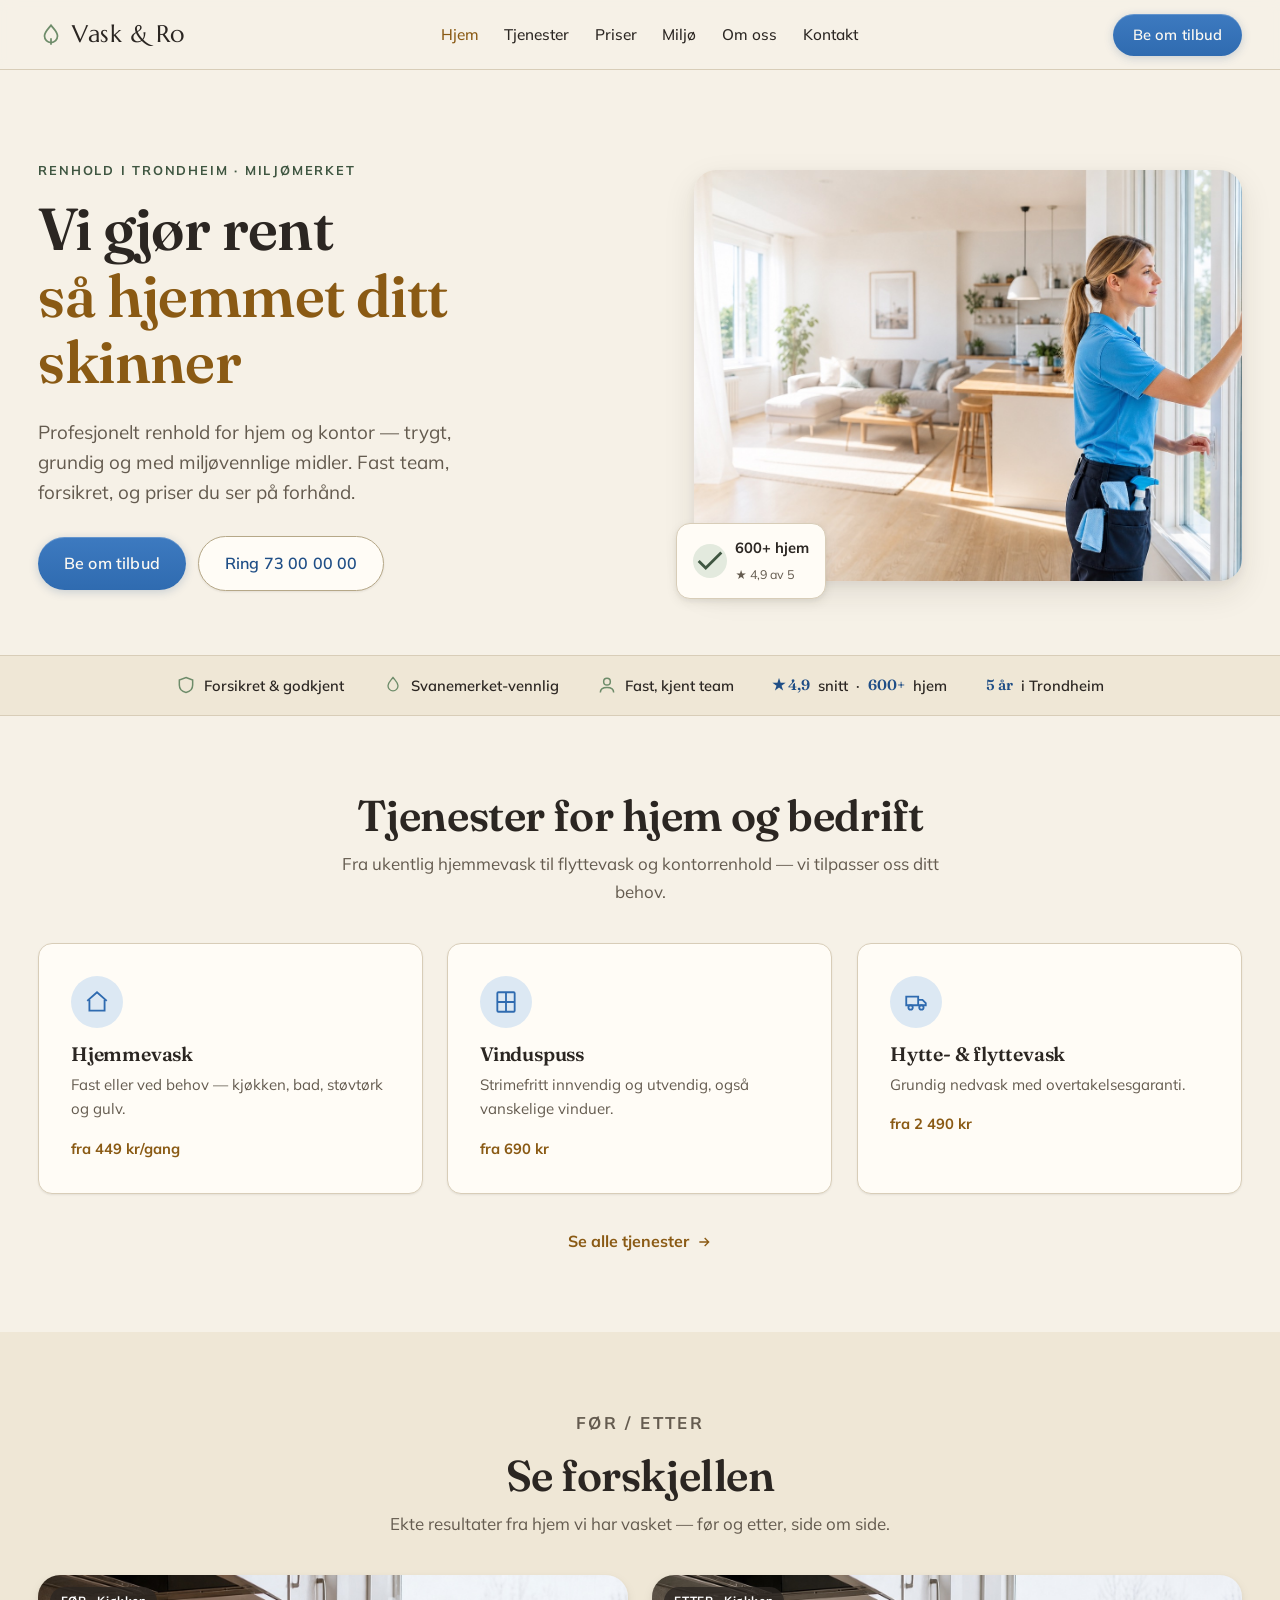
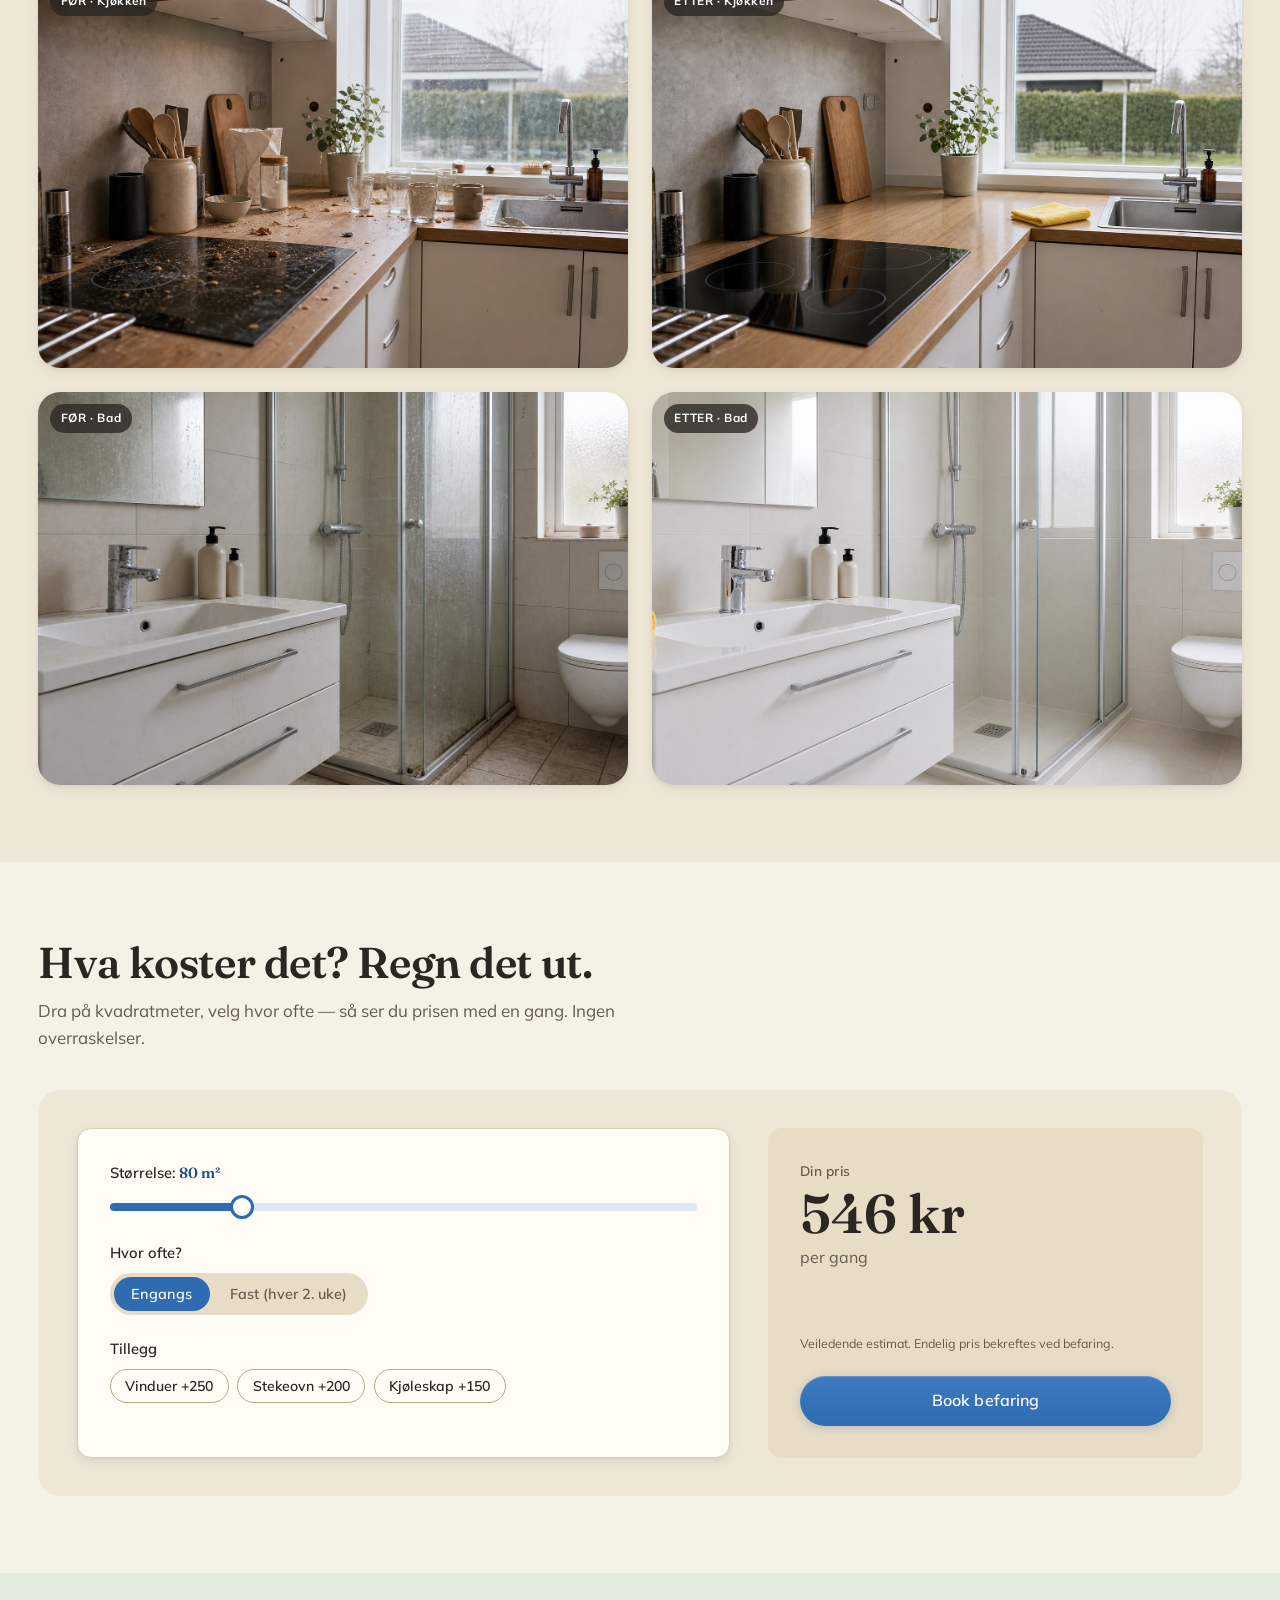
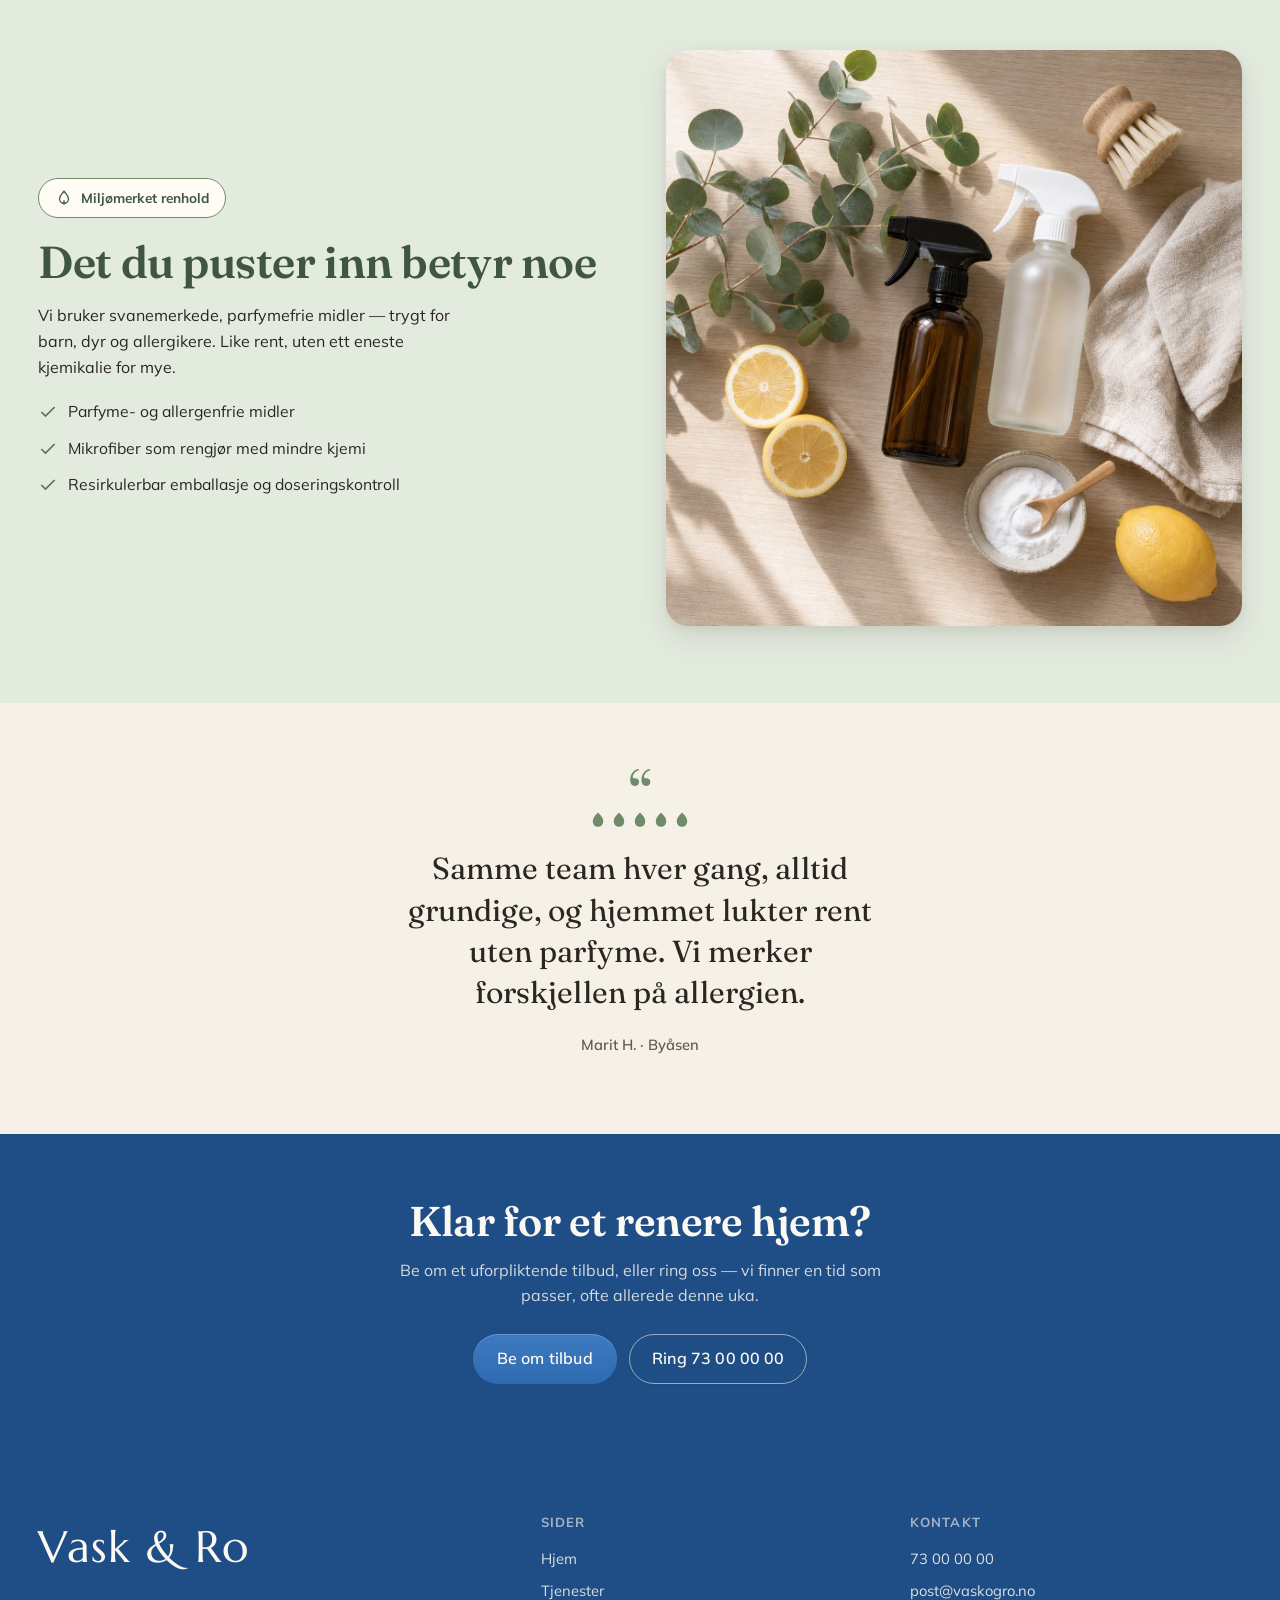
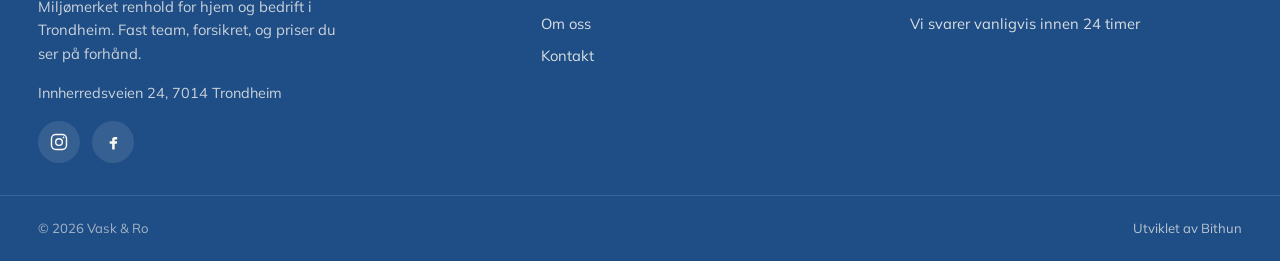
==== commit 25457e11: "feat(media): wire orphan service photo + add 'Vårt utstyr' equipment showcase (both tiers) Two of Bi" ====
--- a/demo-renhold-classic/index.html
+++ b/demo-renhold-classic/index.html
@@ -112,7 +112,7 @@
   </section>
 
   <!-- services preview -->
-  <section class="sec" id="tjenester" data-bg="assets/images/eco-products-flatlay.jpg">
+  <section class="sec" id="tjenester" data-bg="assets/images/service-hytte-flyttevask.jpg">
     <div class="container">
       <div class="sec-head center" data-reveal>
         <h2 data-i18n="home.svc.head">Tjenester for hjem og bedrift</h2>
--- a/demo-renhold-classic/css/style.css
+++ b/demo-renhold-classic/css/style.css
@@ -174,7 +174,7 @@
 .hero { padding: clamp(3rem,7vw,6rem) 0 clamp(2.5rem,5vw,4rem); }
 .hero-grid { display: grid; grid-template-columns: 1.05fr .95fr; gap: clamp(2rem,4vw,4rem); align-items: center; }
 .eyebrow { font-weight: 700; font-size: .8rem; letter-spacing: .14em; text-transform: uppercase; color: var(--color-secondary-deep); margin-bottom: 1rem; }
-.hero h1 { font-size: clamp(2.4rem,5vw,3.7rem); margin-bottom: 1.2rem; }
+.hero h1 { font-size: clamp(2.15rem,5vw,3.7rem); margin-bottom: 1.2rem; min-height: 3.4em; } /* min-height reserves the tallest state (prefix line + rotating phrase up to 2 lines = 3 lines) so the typewriter cycle never reflows the hero; 2.15rem floor keeps the longest phrase ("med miljømerkede midler") at ≤2 rotating lines down to 360px (verified) */
 .hero h1 .rot { color: var(--color-accent-ink); border-right: 2px solid var(--color-accent-ink); padding-right: 2px; animation: caretBlink 1s step-end infinite; }
 @keyframes caretBlink { 0%,100% { border-color: var(--color-accent-ink); } 50% { border-color: transparent; } }
 .hero .lead { font-size: 1.18rem; max-width: 38ch; color: var(--color-text-muted); margin-bottom: 1.8rem; }
@@ -388,9 +388,15 @@
 .cta-band .btn-ghost:hover { background: rgba(255,255,255,.1); border-color: var(--color-on-primary); color: var(--color-on-primary); }
 .cta-row { display: flex; gap: .8rem; justify-content: center; flex-wrap: wrap; }
 
+/* ---------- equipment showcase (om-oss "Vårt utstyr") ---------- */
+.equip-grid { display: grid; grid-template-columns: repeat(4, 1fr); gap: var(--space-5); }
+.equip-card { background: var(--color-surface); border: 1px solid var(--color-border); border-radius: var(--radius-md); box-shadow: var(--elev-1); overflow: hidden; will-change: transform; transition: box-shadow .2s, transform .2s; }
+.equip-card img { aspect-ratio: 4/3; object-fit: cover; width: 100%; }
+.equip-card figcaption { padding: .7rem .9rem .85rem; font-weight: 600; font-size: .9rem; color: var(--color-text); }
+
 /* ---------- footer ---------- */
 .footer { background: var(--color-primary-deep); color: var(--color-on-primary); }
-.footer-top { display: grid; grid-template-columns: 1.4fr 1fr 1fr; gap: clamp(1.6rem,3vw,3rem); padding: clamp(2.6rem,5vw,4rem) 0 2rem; }
+.footer-top { display: grid; grid-template-columns: 1.4fr 1fr 1fr; gap: clamp(1.6rem,3vw,3rem); padding: clamp(2.6rem,5vw,4rem) clamp(1.25rem,3vw,2.5rem) 2rem; }
 .footer-brand .wm { font-family: var(--font-wordmark); font-size: clamp(2.2rem,5vw,2.75rem); letter-spacing: .03em; margin-bottom: .8rem; }
 .footer-brand p { color: rgba(252,249,242,.78); font-size: .92rem; max-width: 34ch; margin-bottom: 1rem; }
 .footer-brand address { font-style: normal; color: rgba(252,249,242,.78); font-size: .9rem; margin-bottom: 1rem; }
@@ -401,7 +407,7 @@
 .footer-col h4 { font-family: var(--font-body); font-size: .82rem; text-transform: uppercase; letter-spacing: .08em; color: rgba(252,249,242,.6); margin-bottom: .9rem; }
 .footer-col a, .footer-col p { display: block; color: rgba(252,249,242,.85); font-size: .92rem; margin-bottom: .55rem; }
 .footer-col a:hover { color: var(--color-accent-soft); }
-.footer-bottom { display: flex; flex-wrap: wrap; gap: 1rem; align-items: center; justify-content: space-between; border-top: 1px solid rgba(255,255,255,.12); padding: 1.4rem 0; font-size: .82rem; color: rgba(252,249,242,.6); }
+.footer-bottom { display: flex; flex-wrap: wrap; gap: 1rem; align-items: center; justify-content: space-between; border-top: 1px solid rgba(255,255,255,.12); padding: 1.4rem clamp(1.25rem,3vw,2.5rem); font-size: .82rem; color: rgba(252,249,242,.6); }
 .footer-bottom a { color: rgba(252,249,242,.7); }
 .footer-bottom a:hover { color: var(--color-accent-soft); }
 .footer-bottom img { height: 20px; }
@@ -474,6 +480,7 @@
 /* ---------- responsive ---------- */
 @media (max-width: 980px) {
   .footer-top { grid-template-columns: 1fr 1fr; }
+  .equip-grid { grid-template-columns: repeat(3,1fr); }
   .about-grid, .contact-grid, .deposit-card { grid-template-columns: 1fr; }
   .deposit-card .deposit-copy { order: -1; }
   .cert-grid, .team-grid { grid-template-columns: repeat(2,1fr); }
@@ -491,6 +498,7 @@
 @media (max-width: 600px) {
   .form-row { grid-template-columns: 1fr; }
   .footer-top { grid-template-columns: 1fr; }
+  .equip-grid { grid-template-columns: repeat(2,1fr); }
 }
 @media (max-width: 480px) {
   .nav-right .nav-cta { display: none; } /* hide top-bar CTA pill only; the drawer CTA stays accessible */
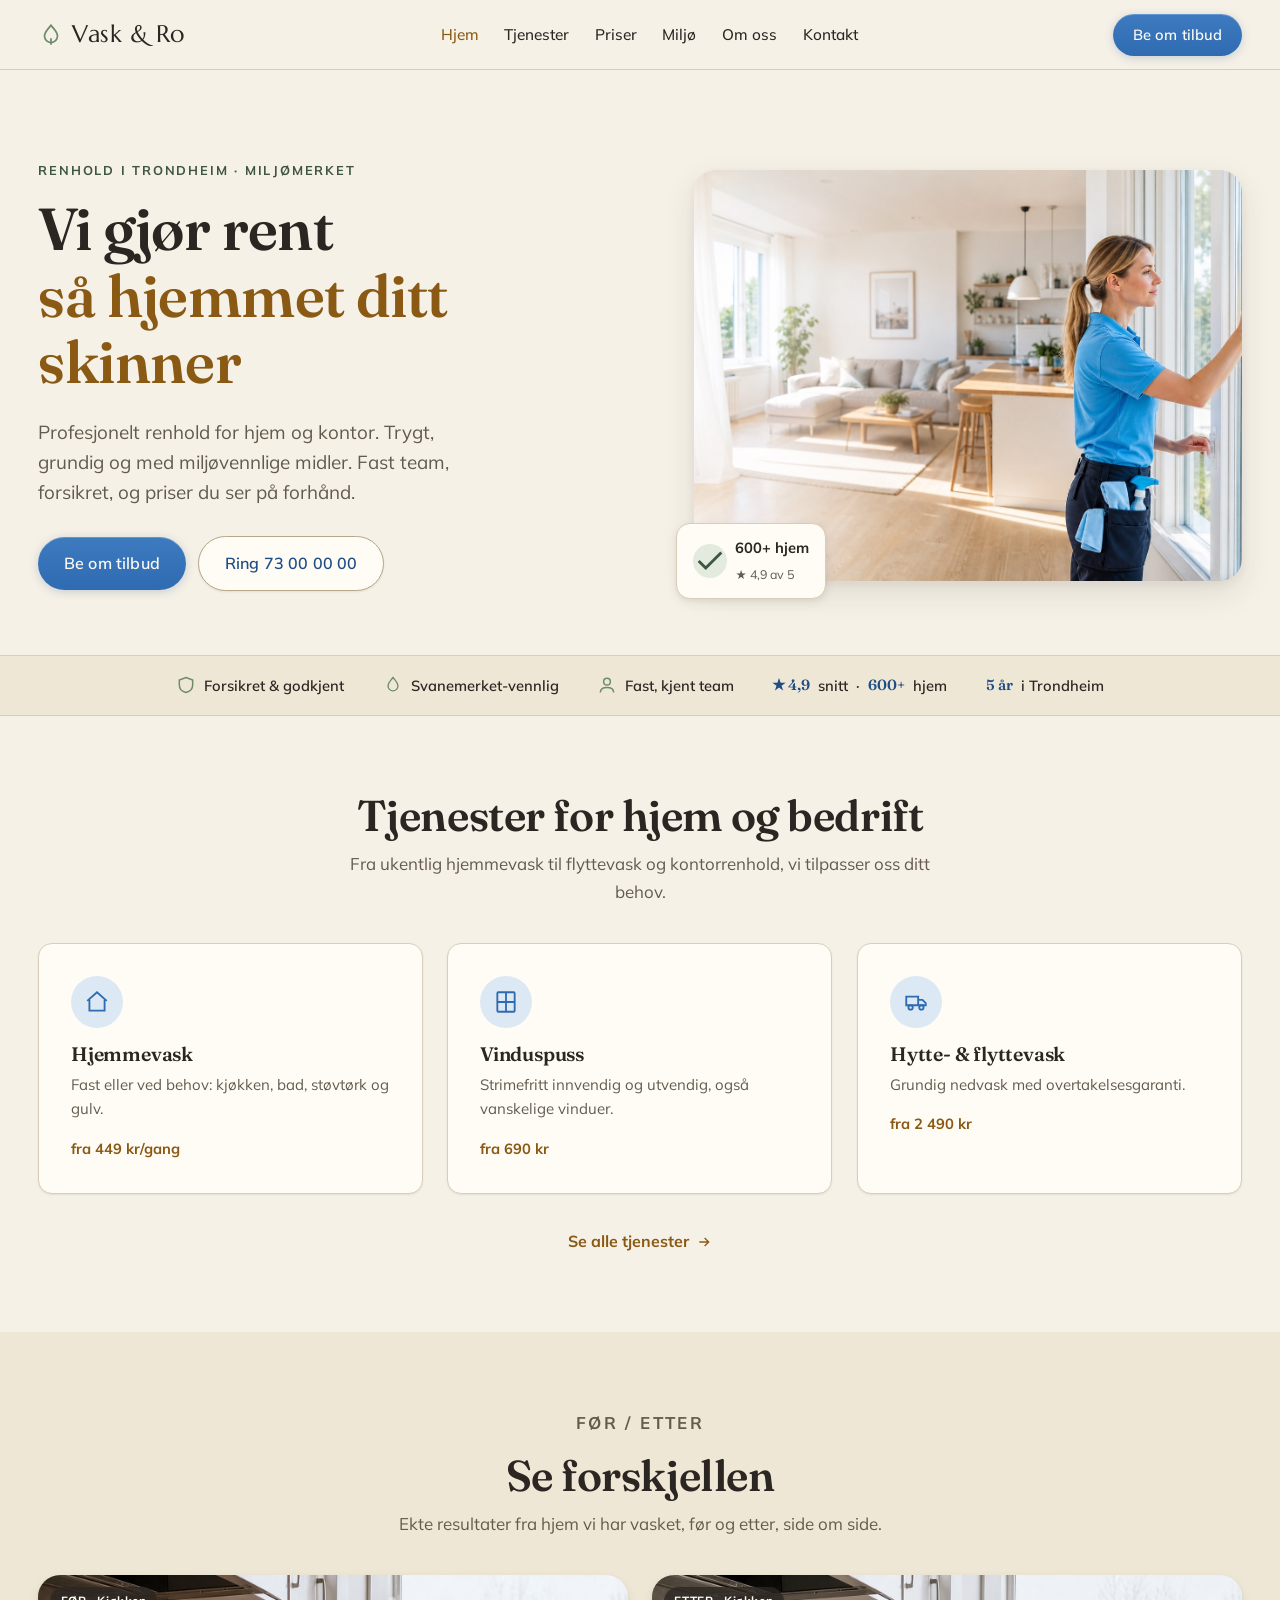
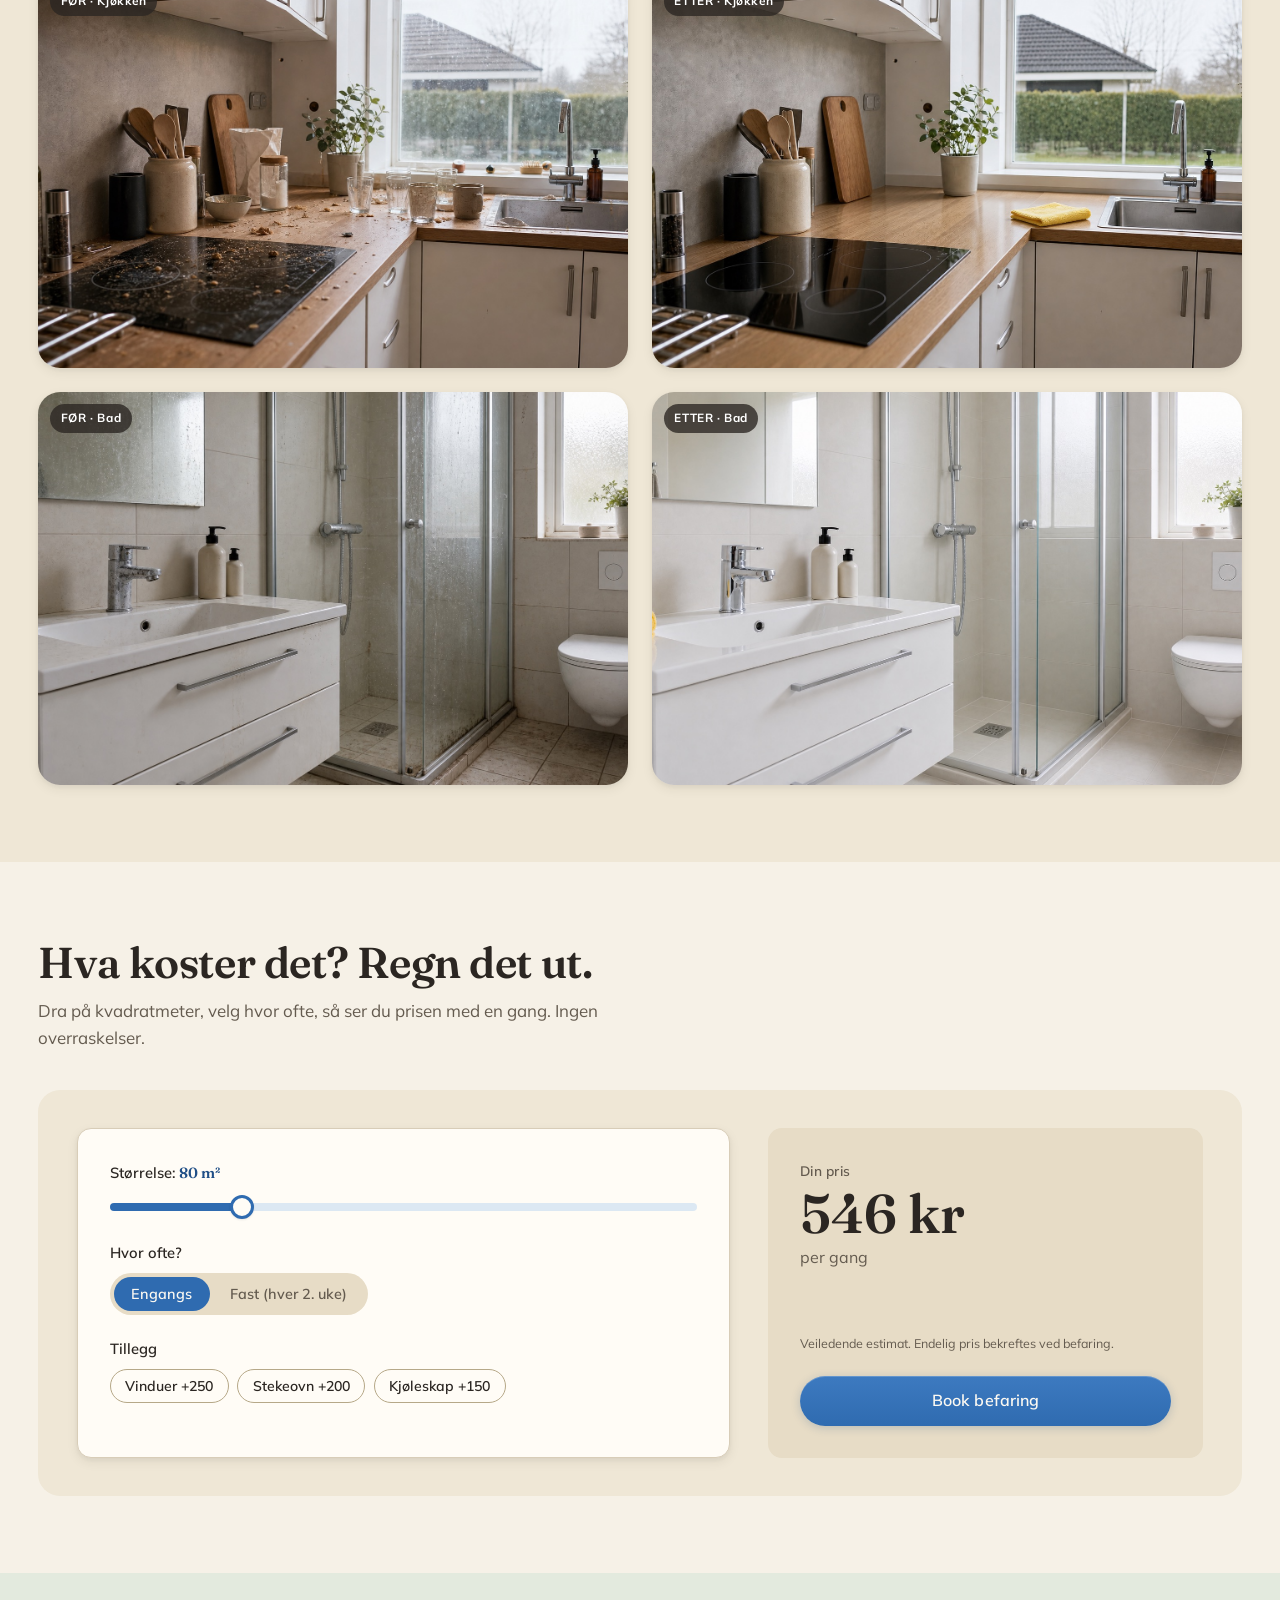
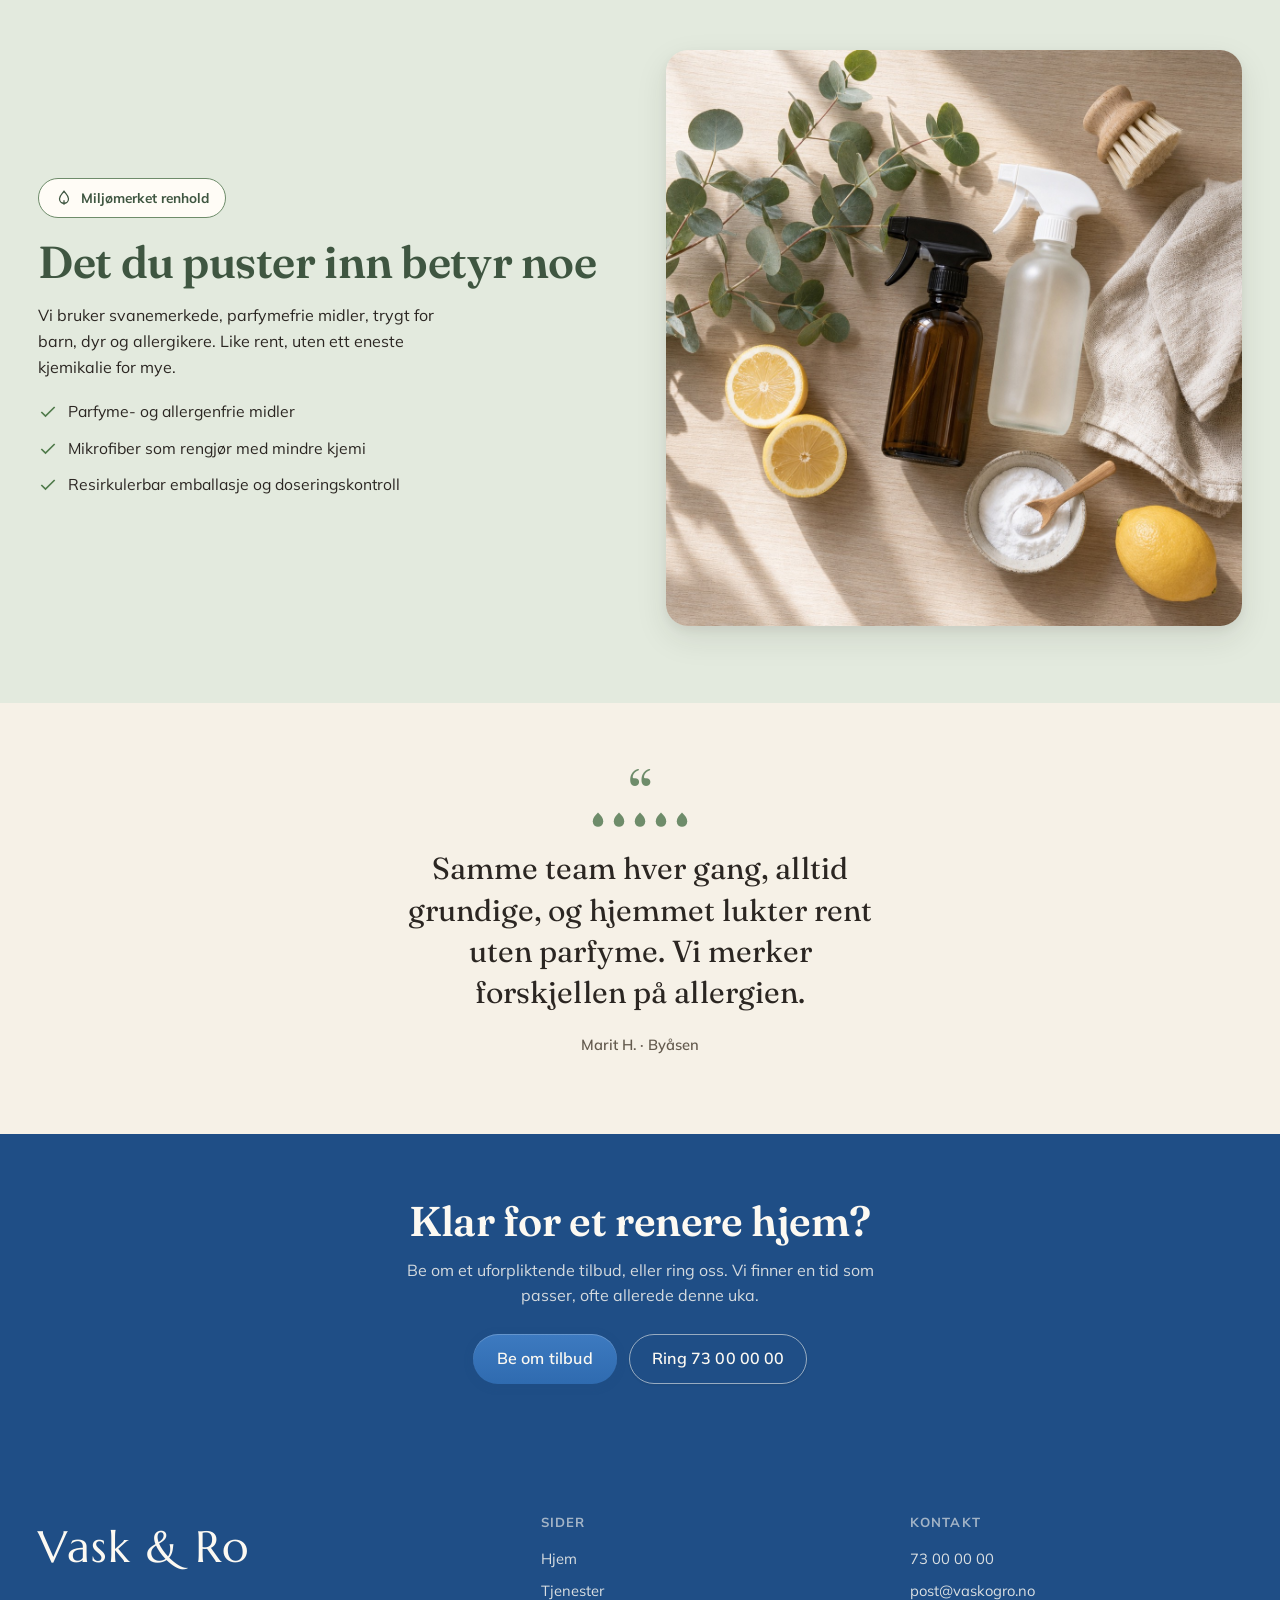
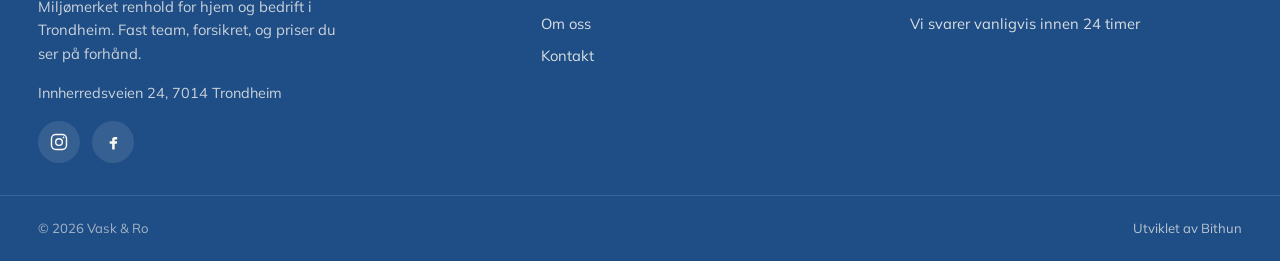
==== commit f7ebf067: "fix(copy): strip all em-dashes (—) from visible copy + comments, both tiers Sense-based replacement " ====
--- a/demo-renhold-classic/index.html
+++ b/demo-renhold-classic/index.html
@@ -4,11 +4,11 @@
   <meta charset="UTF-8">
   <meta name="viewport" content="width=device-width, initial-scale=1">
   <meta name="robots" content="noindex, nofollow">
-  <title>Vask &amp; Ro — Miljømerket renhold i Trondheim</title>
+  <title>Vask &amp; Ro · Miljømerket renhold i Trondheim</title>
   <meta name="description" content="Profesjonelt, miljømerket renhold for hjem og kontor i Trondheim. Fast team, forsikret, og priser du ser på forhånd. Be om tilbud i dag.">
 
   <meta property="og:type" content="website">
-  <meta property="og:title" content="Vask &amp; Ro — Miljømerket renhold i Trondheim">
+  <meta property="og:title" content="Vask &amp; Ro · Miljømerket renhold i Trondheim">
   <meta property="og:description" content="Profesjonelt, miljømerket renhold for hjem og kontor i Trondheim. Fast team, forsikret, og priser du ser på forhånd.">
   <meta property="og:url" content="https://demo-renhold-classic.ibithun.com/">
   <meta property="og:image" content="https://demo-renhold-classic.ibithun.com/assets/images/og-home.jpg">
@@ -37,7 +37,7 @@
 
 <nav class="nav" aria-label="Hovednavigasjon">
   <div class="nav-inner">
-    <a class="nav-logo" href="index.html" aria-label="Vask og Ro — hjem">
+    <a class="nav-logo" href="index.html" aria-label="Vask og Ro · hjem">
       <svg viewBox="0 0 24 24" fill="none" stroke="currentColor" stroke-width="1.6" aria-hidden="true"><path d="M12 3C9 7 6 9 6 13a6 6 0 0 0 12 0c0-4-3-6-6-10Z"/><path d="M12 21v-6"/></svg>
       Vask &amp; Ro
     </a>
@@ -50,7 +50,7 @@
       <li><a href="kontakt.html" data-i18n="nav.contact">Kontakt</a></li>
     </ul>
     <div class="nav-right">
-      <!-- EN toggle disabled — Norwegian-only baseline. Uncomment for the bilingual upsell.
+      <!-- EN toggle disabled - Norwegian-only baseline. Uncomment for the bilingual upsell.
       <button class="lang-toggle desktop-lang" data-lang="no" aria-label="Bytt språk / switch language">
         <span class="lang-pill" aria-hidden="true"></span>
         <span class="lang-opt" data-l="no">NO</span>
@@ -70,7 +70,7 @@
   <a href="index.html#eco" data-i18n="nav.eco">Miljø</a>
   <a href="om-oss.html" data-i18n="nav.about">Om oss</a>
   <a href="kontakt.html" data-i18n="nav.contact">Kontakt</a>
-  <!-- EN toggle disabled — Norwegian-only baseline.
+  <!-- EN toggle disabled - Norwegian-only baseline.
   <button class="lang-toggle" data-lang="no" aria-label="Bytt språk"><span class="lang-pill" aria-hidden="true"></span><span class="lang-opt" data-l="no">NO</span><span class="lang-opt" data-l="en">EN</span></button>
   -->
   <a class="btn btn-primary nav-cta" href="kontakt.html" data-i18n="nav.cta">Be om tilbud</a>
@@ -84,7 +84,7 @@
       <div>
         <p class="eyebrow" data-i18n="hero.eyebrow">Renhold i Trondheim · Miljømerket</p>
         <h1><span class="pre" data-i18n="hero.pre">Vi gjør rent</span><br><span class="rot" id="rot">så hjemmet ditt skinner</span></h1>
-        <p class="lead" data-i18n="hero.lead">Profesjonelt renhold for hjem og kontor — trygt, grundig og med miljøvennlige midler. Fast team, forsikret, og priser du ser på forhånd.</p>
+        <p class="lead" data-i18n="hero.lead">Profesjonelt renhold for hjem og kontor. Trygt, grundig og med miljøvennlige midler. Fast team, forsikret, og priser du ser på forhånd.</p>
         <div class="hero-cta">
           <a class="btn btn-primary" href="kontakt.html" data-i18n="hero.cta1">Be om tilbud</a>
           <a class="btn btn-ghost" href="tel:+4773000000" data-i18n="hero.cta2">Ring 73 00 00 00</a>
@@ -116,13 +116,13 @@
     <div class="container">
       <div class="sec-head center" data-reveal>
         <h2 data-i18n="home.svc.head">Tjenester for hjem og bedrift</h2>
-        <p data-i18n="home.svc.sub">Fra ukentlig hjemmevask til flyttevask og kontorrenhold — vi tilpasser oss ditt behov.</p>
+        <p data-i18n="home.svc.sub">Fra ukentlig hjemmevask til flyttevask og kontorrenhold, vi tilpasser oss ditt behov.</p>
       </div>
       <div class="cards">
         <article class="card" data-reveal>
           <div class="ico"><svg viewBox="0 0 24 24" fill="none" stroke="currentColor" stroke-width="1.7" aria-hidden="true"><path d="M3 11l9-8 9 8"/><path d="M5 10v10h14V10"/></svg></div>
           <h3 data-i18n="svc.home.title">Hjemmevask</h3>
-          <p data-i18n="svc.home.desc">Fast eller ved behov — kjøkken, bad, støvtørk og gulv.</p>
+          <p data-i18n="svc.home.desc">Fast eller ved behov: kjøkken, bad, støvtørk og gulv.</p>
           <span class="from" data-i18n="svc.home.from">fra 449 kr/gang</span>
         </article>
         <article class="card" data-reveal>
@@ -150,7 +150,7 @@
       <div class="sec-head center" data-reveal>
         <p class="eyebrow" data-i18n="ba.eyebrow">Før / Etter</p>
         <h2 data-i18n="ba.head">Se forskjellen</h2>
-        <p data-i18n="ba.sub.classic">Ekte resultater fra hjem vi har vasket — før og etter, side om side.</p>
+        <p data-i18n="ba.sub.classic">Ekte resultater fra hjem vi har vasket, før og etter, side om side.</p>
       </div>
       <div class="ba-static">
         <figure data-reveal><img src="assets/images/before-after-kitchen-before.jpg" alt="Kjøkken før vask"><figcaption>FØR · Kjøkken</figcaption></figure>
@@ -166,7 +166,7 @@
     <div class="container">
       <div class="sec-head" data-reveal>
         <h2 data-i18n="calc.head">Hva koster det? Regn det ut.</h2>
-        <p data-i18n="calc.sub">Dra på kvadratmeter, velg hvor ofte — så ser du prisen med en gang. Ingen overraskelser.</p>
+        <p data-i18n="calc.sub">Dra på kvadratmeter, velg hvor ofte, så ser du prisen med en gang. Ingen overraskelser.</p>
       </div>
       <div class="calc-wrap" data-reveal>
         <div class="calc">
@@ -210,7 +210,7 @@
       <div data-reveal>
         <span class="eco-badge"><svg viewBox="0 0 24 24" fill="none" stroke="currentColor" stroke-width="1.7" aria-hidden="true"><path d="M12 3C9 7 6 9 6 13a6 6 0 0 0 12 0c0-4-3-6-6-10Z"/><path d="M12 21v-6"/></svg><span data-i18n="eco.badge">Miljømerket renhold</span></span>
         <h2 data-i18n="eco.head">Det du puster inn betyr noe</h2>
-        <p data-i18n="eco.body">Vi bruker svanemerkede, parfymefrie midler — trygt for barn, dyr og allergikere. Like rent, uten ett eneste kjemikalie for mye.</p>
+        <p data-i18n="eco.body">Vi bruker svanemerkede, parfymefrie midler, trygt for barn, dyr og allergikere. Like rent, uten ett eneste kjemikalie for mye.</p>
         <ul class="eco-list">
           <li><svg viewBox="0 0 24 24" fill="none" stroke="currentColor" stroke-width="2" aria-hidden="true"><path d="M20 6 9 17l-5-5"/></svg><span data-i18n="eco.li1">Parfyme- og allergenfrie midler</span></li>
           <li><svg viewBox="0 0 24 24" fill="none" stroke="currentColor" stroke-width="2" aria-hidden="true"><path d="M20 6 9 17l-5-5"/></svg><span data-i18n="eco.li2">Mikrofiber som rengjør med mindre kjemi</span></li>
@@ -243,7 +243,7 @@
   <section class="cta-band">
     <div class="container inner" data-reveal>
       <h2 data-i18n="cta.head">Klar for et renere hjem?</h2>
-      <p data-i18n="cta.body">Be om et uforpliktende tilbud, eller ring oss — vi finner en tid som passer, ofte allerede denne uka.</p>
+      <p data-i18n="cta.body">Be om et uforpliktende tilbud, eller ring oss. Vi finner en tid som passer, ofte allerede denne uka.</p>
       <div class="cta-row">
         <a class="btn btn-primary" href="kontakt.html" data-i18n="cta.btn1">Be om tilbud</a>
         <a class="btn btn-ghost" href="tel:+4773000000" data-i18n="cta.btn2">Ring 73 00 00 00</a>
@@ -281,7 +281,7 @@
   <div class="container footer-bottom">
     <span data-i18n="footer.copyright">© 2026 Vask &amp; Ro</span>
     <a href="#" data-i18n="footer.dev">Utviklet av Bithun</a>
-    <!-- Visitor badge — premium-only feature. Uncomment to re-enable on a paid upsell.
+    <!-- Visitor badge - premium-only feature. Uncomment to re-enable on a paid upsell.
     <img src="https://visitor-badge.laobi.icu/badge?page_id=demo-renhold-classic.ibithun.com&left_color=%23333333&right_color=%23C98A2B&left_text=Views" alt="Sidevisninger">
     -->
   </div>
